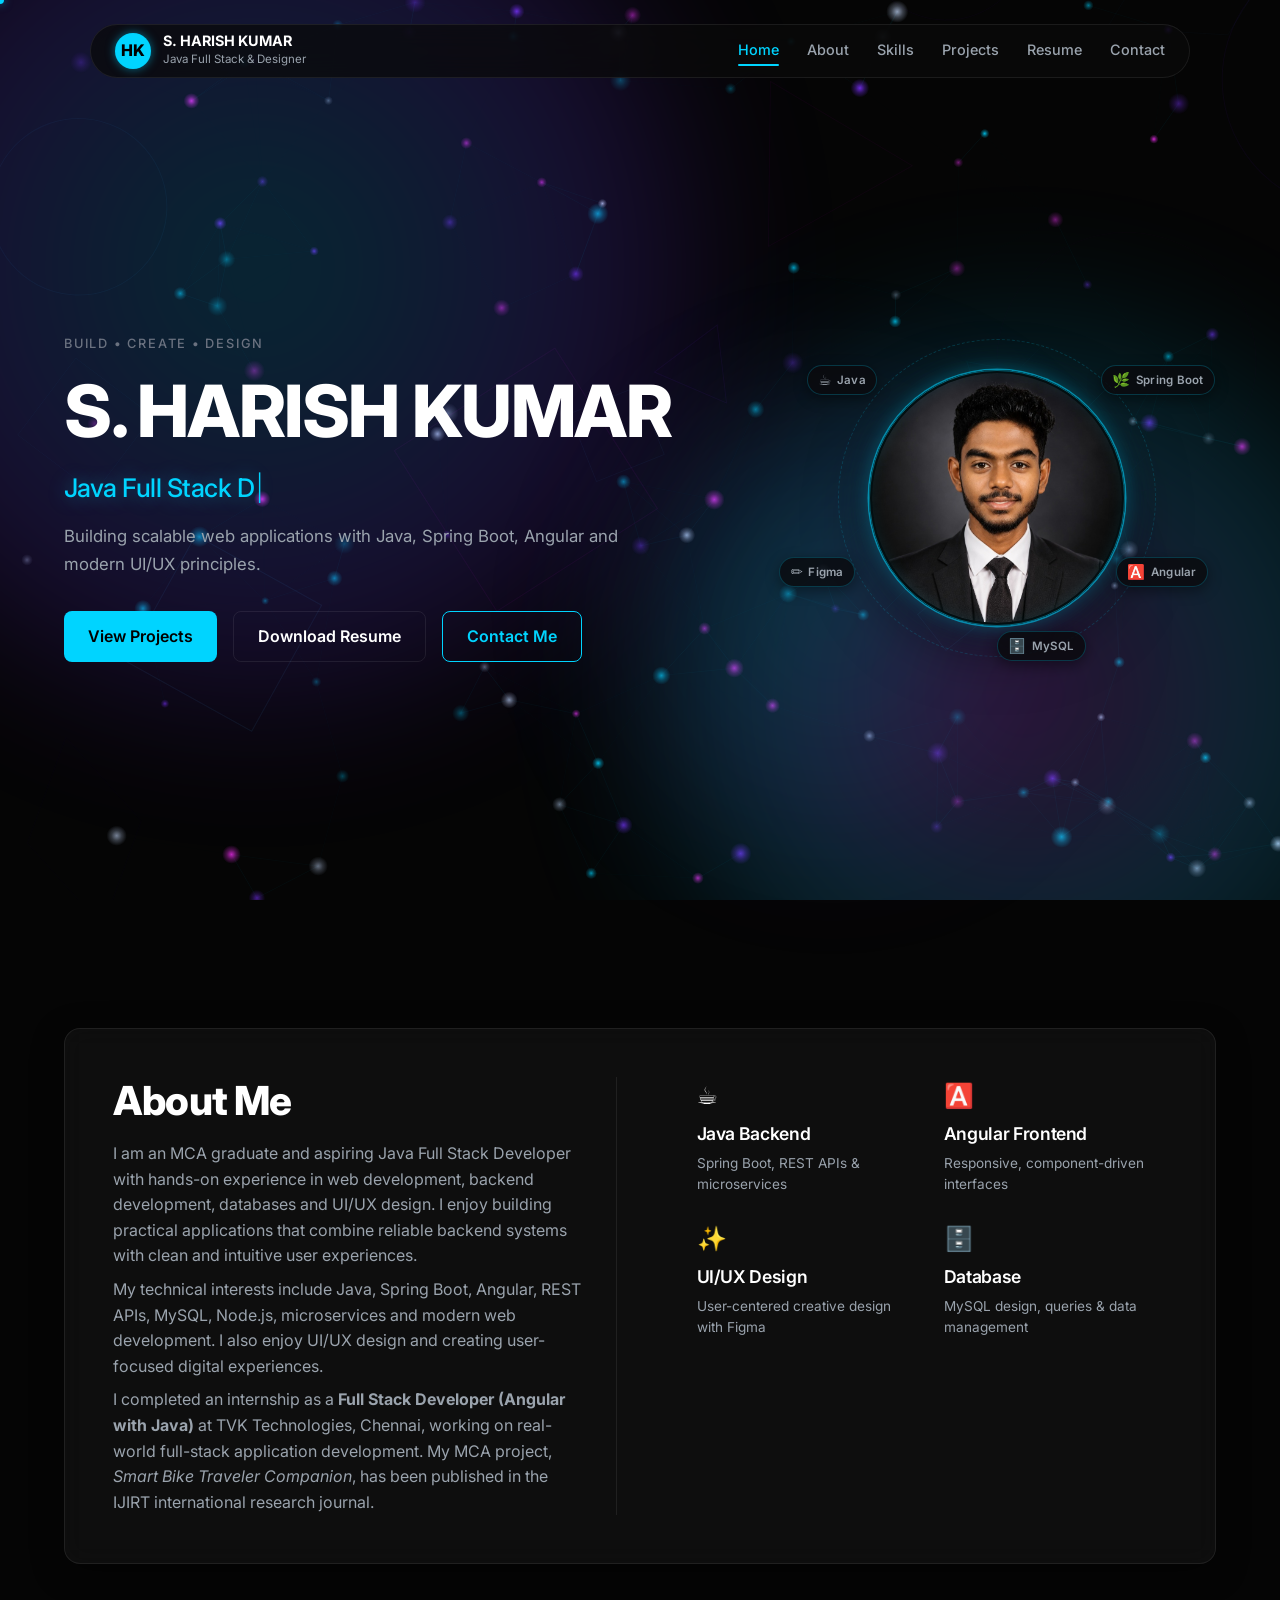
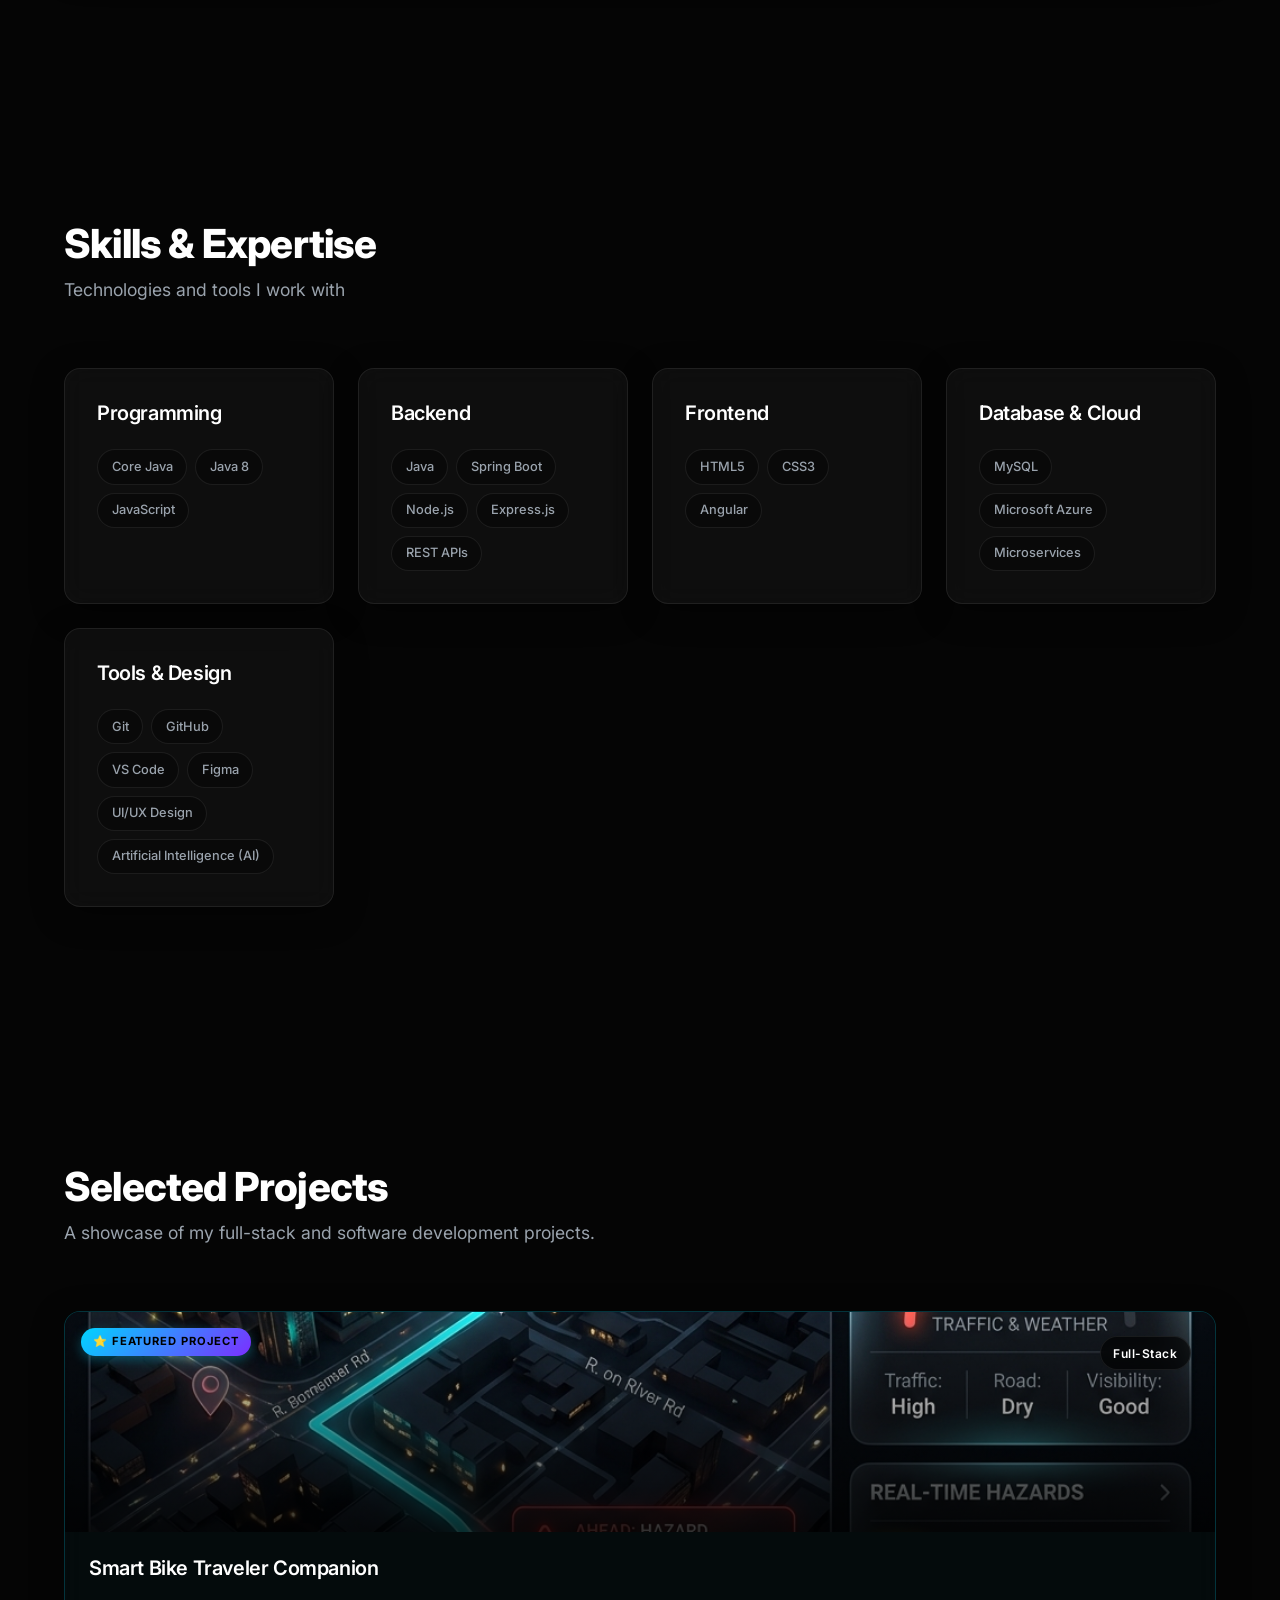
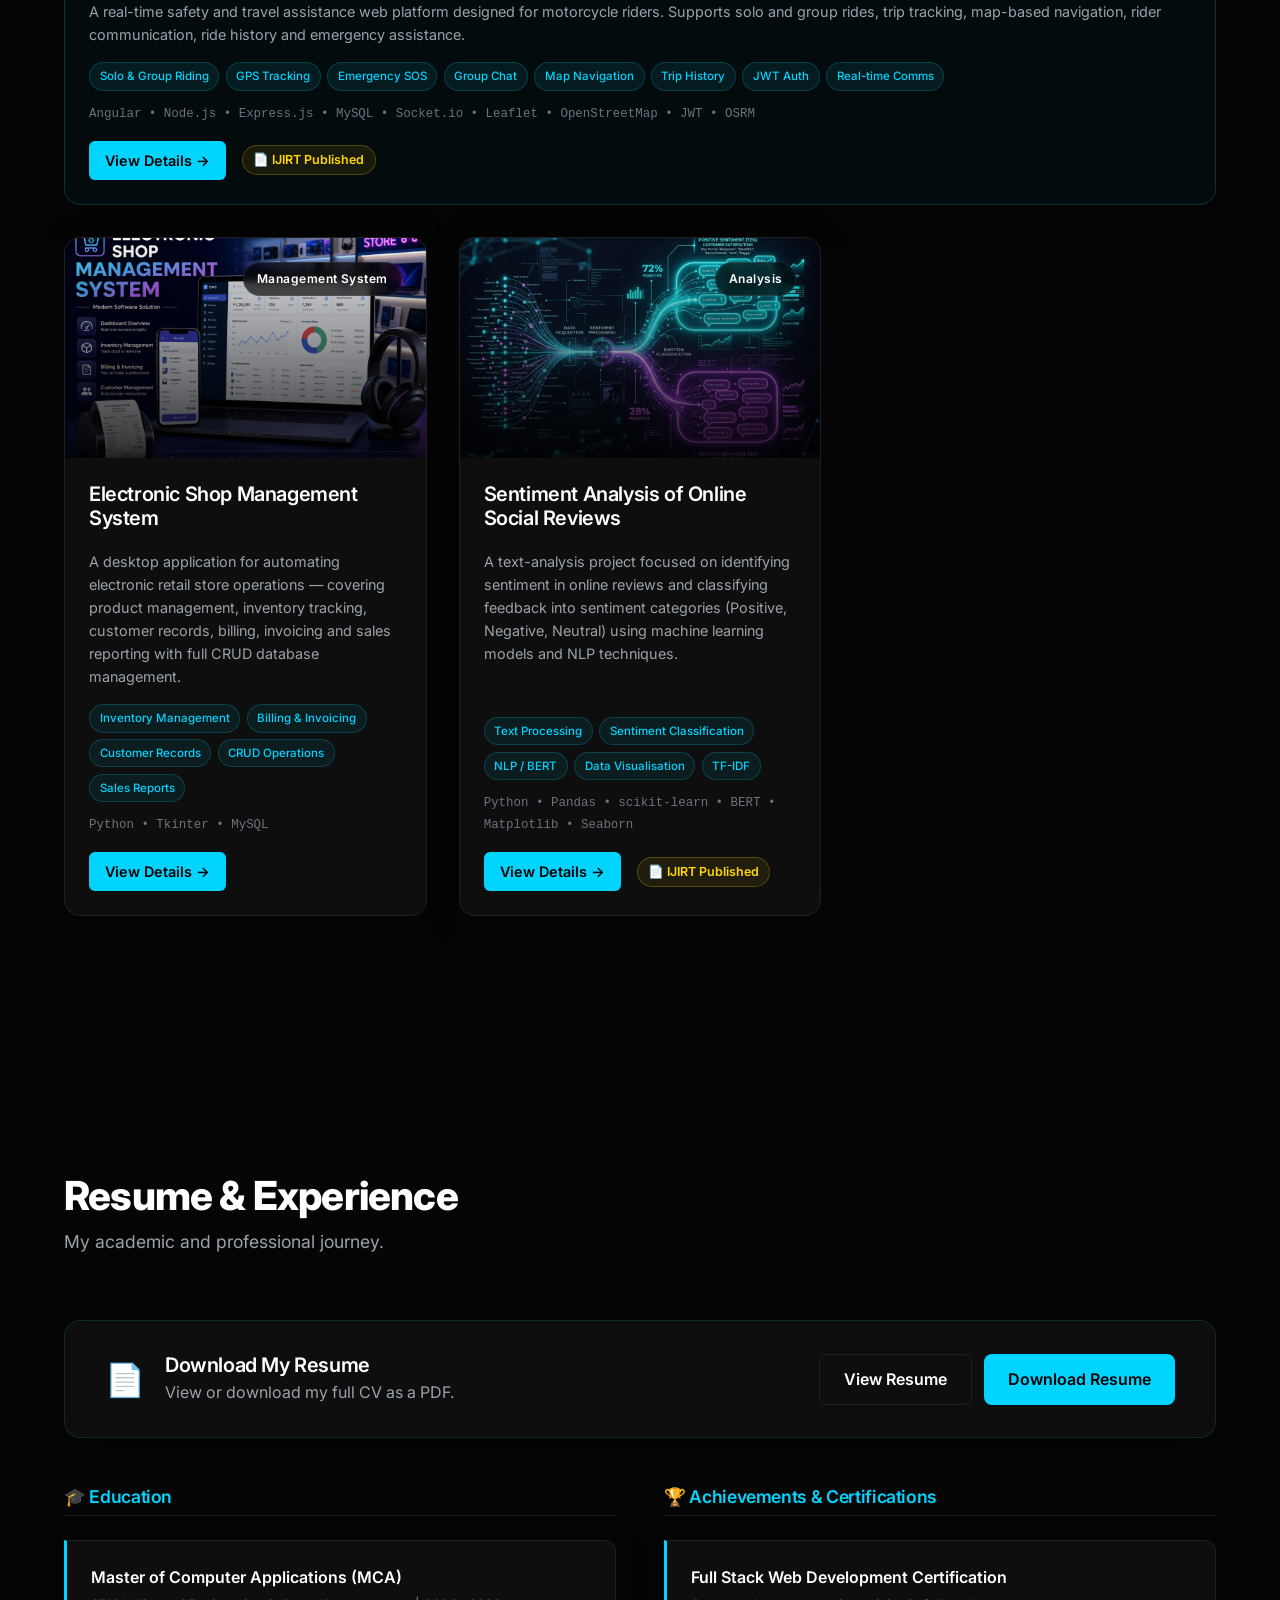
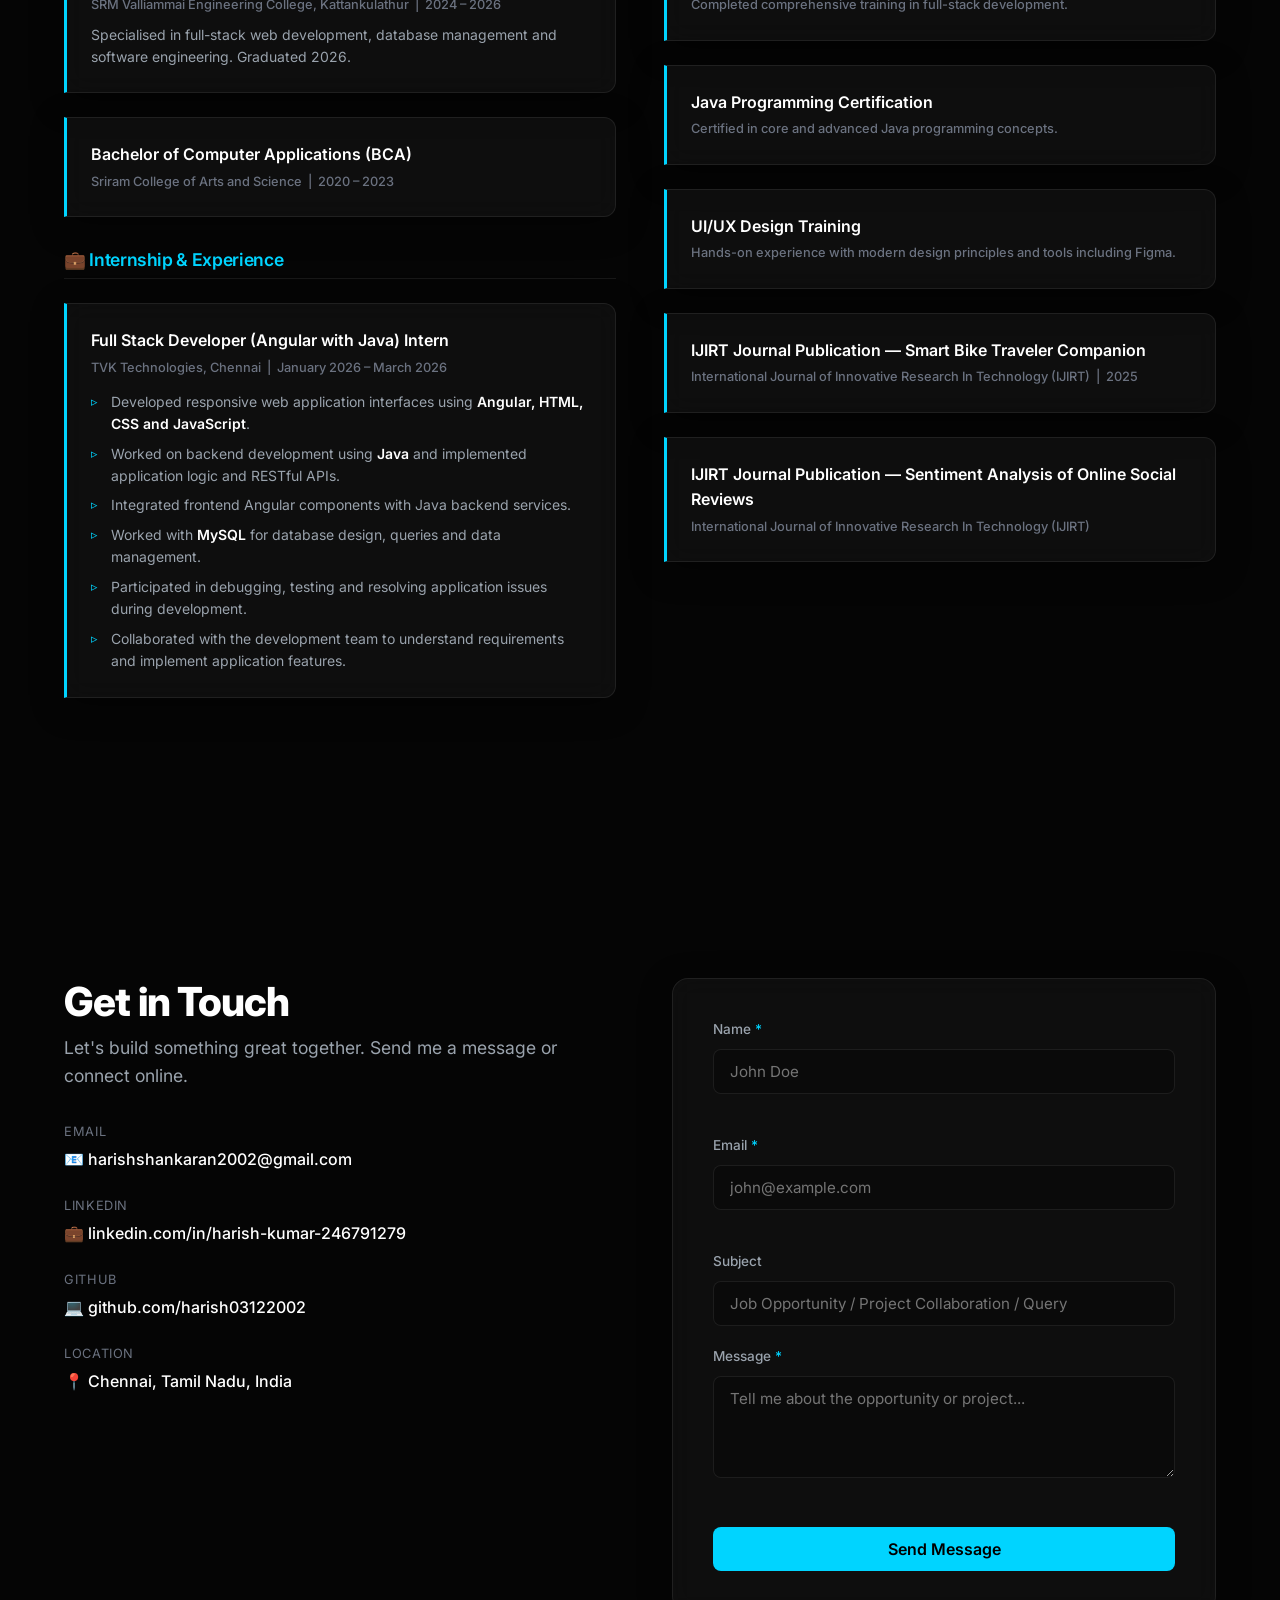
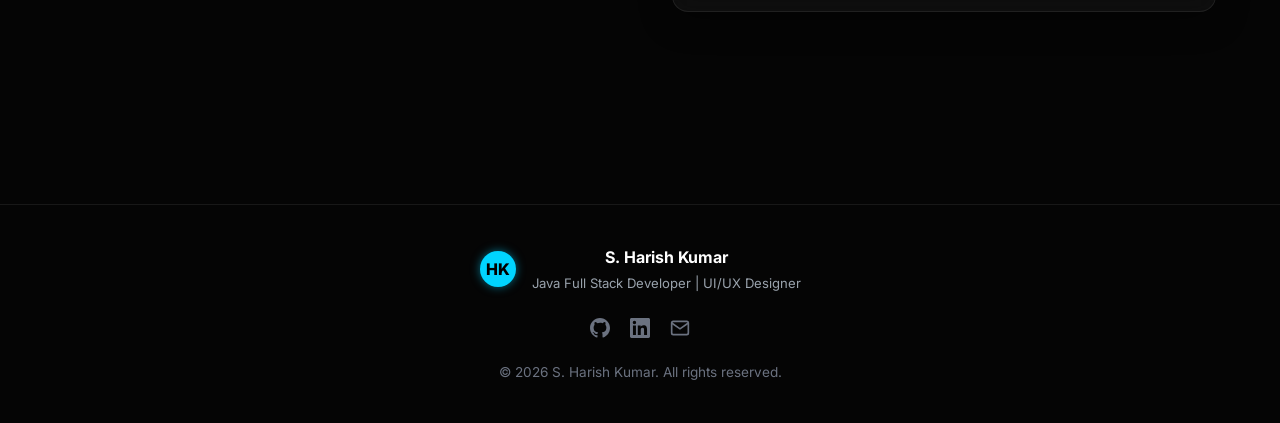
==== index.html @ 02be77bd "Initial commit: portfolio website structure, assets, and documentation" ====
<!DOCTYPE html>
<html lang="en">

<head>
    <meta charset="UTF-8">
    <meta name="viewport" content="width=device-width, initial-scale=1.0">

    <!-- ===== SEO ===== -->
    <title>S. Harish Kumar | Java Full Stack Developer &amp; UI/UX Designer</title>
    <meta name="description"
        content="Portfolio of S. Harish Kumar, an MCA graduate and aspiring Java Full Stack Developer specialising in Java, Spring Boot, Angular, MySQL, REST APIs and UI/UX design.">
    <meta name="keywords"
        content="S Harish Kumar, Java Full Stack Developer, Spring Boot, Angular, UI UX Designer, MCA, Chennai, Portfolio">
    <meta name="author" content="S. Harish Kumar">
    <meta name="robots" content="index, follow">

    <!-- Open Graph -->
    <meta property="og:type" content="website">
    <meta property="og:title" content="S. Harish Kumar | Java Full Stack Developer &amp; UI/UX Designer">
    <meta property="og:description"
        content="Portfolio of S. Harish Kumar — MCA graduate specialising in Java, Spring Boot, Angular and modern UI/UX design.">
    <meta property="og:image" content="assets/profile-photo.jpg">

    <!-- Fonts -->
    <link href="https://fonts.googleapis.com/css2?family=Inter:wght@300;400;500;600;700;800&display=swap"
        rel="stylesheet">
    <link rel="stylesheet" href="index.css">
</head>

<body>
    <!-- Animated Background -->
    <canvas id="bgCanvas" aria-hidden="true"></canvas>
    <canvas id="motionCanvas" aria-hidden="true"></canvas>
    <div class="aurora-bg" aria-hidden="true"></div>

    <!-- Custom Cursor -->
    <div id="cursorDot" class="cursor-dot" aria-hidden="true"></div>
    <div id="cursorRing" class="cursor-ring" aria-hidden="true"></div>

    <!-- ===== NAVIGATION ===== -->
    <header>
        <nav class="nav-bar" role="navigation" aria-label="Main navigation">
            <a href="#home" class="nav-logo" aria-label="S. Harish Kumar - Home">
                <div class="logo-icon" aria-hidden="true">HK</div>
                <div class="logo-text">
                    <span class="name">S. HARISH KUMAR</span>
                    <span class="role">Java Full Stack &amp; Designer</span>
                </div>
            </a>

            <!-- Desktop Links -->
            <div class="nav-links">
                <a href="#home" class="nav-link">Home</a>
                <a href="#about" class="nav-link">About</a>
                <a href="#skills" class="nav-link">Skills</a>
                <a href="#projects" class="nav-link">Projects</a>
                <a href="#resume" class="nav-link">Resume</a>
                <a href="#contact" class="nav-link">Contact</a>
            </div>

            <!-- Mobile menu button -->
            <button class="mobile-menu-btn" id="mobileMenuBtn" aria-label="Toggle mobile menu"
                aria-expanded="false" aria-controls="mobileDropdown">
                <svg width="24" height="24" viewBox="0 0 24 24" fill="none" stroke="currentColor" stroke-width="2"
                    aria-hidden="true">
                    <path d="M3 12h18M3 6h18M3 18h18" />
                </svg>
            </button>
        </nav>

        <!-- Mobile Dropdown -->
        <div class="mobile-dropdown" id="mobileDropdown" aria-hidden="true">
            <a href="#home">Home</a>
            <a href="#about">About</a>
            <a href="#skills">Skills</a>
            <a href="#projects">Projects</a>
            <a href="#resume">Resume</a>
            <a href="#contact">Contact</a>
        </div>
    </header>

    <main class="container">

        <!-- ===== HERO SECTION ===== -->
        <section id="home" class="hero section" aria-labelledby="heroHeading">
            <div class="hero-content">
                <div class="hero-text intro-animate">
                    <p class="hero-eyebrow" aria-label="Tagline">BUILD&nbsp;&bull;&nbsp;CREATE&nbsp;&bull;&nbsp;DESIGN</p>
                    <h1 id="heroHeading" class="glitch-text" data-text="S. HARISH KUMAR">S. HARISH KUMAR</h1>
                    <h2 class="hero-role">
                        <span id="heroRoleText" class="accent-text typewriter-text"></span><span
                            class="typewriter-cursor" aria-hidden="true">|</span>
                    </h2>
                    <p class="hero-desc">Building scalable web applications with Java, Spring Boot, Angular and
                        modern UI/UX principles.</p>
                    <div class="hero-cta">
                        <a href="#projects" class="btn btn-primary" id="ctaViewProjects">View Projects</a>
                        <a href="assets/resume.pdf" class="btn btn-secondary" id="ctaDownloadResume"
                            target="_blank" rel="noopener" download>Download Resume</a>
                        <a href="#contact" class="btn btn-outline" id="ctaContactMe">Contact Me</a>
                    </div>
                </div>

                <div class="hero-visual intro-animate-delayed">
                    <!-- ===== PREMIUM PROFILE VISUAL ===== -->
                    <div class="profile-visual tilt-element" role="img"
                        aria-label="S. Harish Kumar — Java Full Stack Developer and UI/UX Designer">

                        <!-- Ambient glow behind the frame -->
                        <div class="pv-glow" aria-hidden="true"></div>

                        <!-- Outer decorative ring -->
                        <div class="pv-orbit-ring" aria-hidden="true"></div>

                        <!-- Subtle grid background -->
                        <div class="pv-grid-bg" aria-hidden="true">
                            <svg width="100%" height="100%" viewBox="0 0 300 300"
                                xmlns="http://www.w3.org/2000/svg" aria-hidden="true">
                                <!-- Grid lines -->
                                <defs>
                                    <pattern id="pvGrid" x="0" y="0" width="30" height="30"
                                        patternUnits="userSpaceOnUse">
                                        <path d="M 30 0 L 0 0 0 30" fill="none"
                                            stroke="rgba(0,212,255,0.07)" stroke-width="0.5"/>
                                    </pattern>
                                    <radialGradient id="pvGridFade" cx="50%" cy="50%" r="50%">
                                        <stop offset="30%" stop-color="white" stop-opacity="1"/>
                                        <stop offset="100%" stop-color="white" stop-opacity="0"/>
                                    </radialGradient>
                                    <mask id="pvGridMask">
                                        <rect width="300" height="300" fill="url(#pvGridFade)"/>
                                    </mask>
                                </defs>
                                <rect width="300" height="300" fill="url(#pvGrid)" mask="url(#pvGridMask)"/>
                                <!-- Diagonal accent lines -->
                                <line x1="0" y1="300" x2="300" y2="0"
                                    stroke="rgba(0,212,255,0.06)" stroke-width="0.8"/>
                                <line x1="0" y1="200" x2="200" y2="0"
                                    stroke="rgba(0,212,255,0.04)" stroke-width="0.6"/>
                                <line x1="100" y1="300" x2="300" y2="100"
                                    stroke="rgba(0,212,255,0.04)" stroke-width="0.6"/>
                            </svg>
                        </div>

                        <!-- Profile image frame -->
                        <div class="pv-frame">
                            <!-- Inner dark border -->
                            <div class="pv-frame-inner">
                                <img
                                    src="assets/profile-photo.jpg"
                                    alt="S. Harish Kumar - Java Full Stack Developer"
                                    class="pv-photo"
                                    width="320" height="320"
                                    loading="eager">
                            </div>
                            <!-- Accent glow ring overlay -->
                            <div class="pv-frame-ring" aria-hidden="true"></div>
                        </div>

                        <!-- Tech badge: Java -->
                        <div class="pv-badge pv-badge--java" aria-label="Java">
                            <span class="pv-badge-icon" aria-hidden="true">☕</span>
                            <span class="pv-badge-label">Java</span>
                        </div>

                        <!-- Tech badge: Spring Boot -->
                        <div class="pv-badge pv-badge--spring" aria-label="Spring Boot">
                            <span class="pv-badge-icon" aria-hidden="true">🌿</span>
                            <span class="pv-badge-label">Spring Boot</span>
                        </div>

                        <!-- Tech badge: Angular -->
                        <div class="pv-badge pv-badge--angular" aria-label="Angular">
                            <span class="pv-badge-icon" aria-hidden="true">🅰️</span>
                            <span class="pv-badge-label">Angular</span>
                        </div>

                        <!-- Tech badge: MySQL -->
                        <div class="pv-badge pv-badge--mysql" aria-label="MySQL">
                            <span class="pv-badge-icon" aria-hidden="true">🗄️</span>
                            <span class="pv-badge-label">MySQL</span>
                        </div>

                        <!-- Tech badge: Figma -->
                        <div class="pv-badge pv-badge--figma" aria-label="Figma">
                            <span class="pv-badge-icon" aria-hidden="true">✏️</span>
                            <span class="pv-badge-label">Figma</span>
                        </div>

                        <!-- Brand text removed — name/role/tagline live in hero-text only -->

                    </div><!-- /profile-visual -->
                </div>

            </div>
        </section>

        <!-- ===== ABOUT SECTION ===== -->
        <section id="about" class="section reveal" aria-labelledby="aboutHeading">
            <div class="glass-panel about-panel">
                <div class="about-content">
                    <div class="about-text">
                        <h2 id="aboutHeading">About Me</h2>
                        <p class="desc mt-4">
                            I am an MCA graduate and aspiring Java Full Stack Developer with hands-on experience in
                            web development, backend development, databases and UI/UX design. I enjoy building
                            practical applications that combine reliable backend systems with clean and intuitive
                            user experiences.
                        </p>
                        <p class="desc mt-2">
                            My technical interests include Java, Spring Boot, Angular, REST APIs, MySQL, Node.js,
                            microservices and modern web development. I also enjoy UI/UX design and creating
                            user-focused digital experiences.
                        </p>
                        <p class="desc mt-2">
                            I completed an internship as a <strong>Full Stack Developer (Angular with Java)</strong>
                            at TVK Technologies, Chennai, working on real-world full-stack application development.
                            My MCA project, <em>Smart Bike Traveler Companion</em>, has been published in the IJIRT
                            international research journal.
                        </p>
                    </div>
                    <div class="about-highlights">
                        <div class="highlight-item interactive-hover">
                            <div class="highlight-icon" aria-hidden="true">☕</div>
                            <h3>Java Backend</h3>
                            <p>Spring Boot, REST APIs &amp; microservices</p>
                        </div>
                        <div class="highlight-item interactive-hover">
                            <div class="highlight-icon" aria-hidden="true">🅰️</div>
                            <h3>Angular Frontend</h3>
                            <p>Responsive, component-driven interfaces</p>
                        </div>
                        <div class="highlight-item interactive-hover">
                            <div class="highlight-icon" aria-hidden="true">✨</div>
                            <h3>UI/UX Design</h3>
                            <p>User-centered creative design with Figma</p>
                        </div>
                        <div class="highlight-item interactive-hover">
                            <div class="highlight-icon" aria-hidden="true">🗄️</div>
                            <h3>Database</h3>
                            <p>MySQL design, queries &amp; data management</p>
                        </div>
                    </div>
                </div>
            </div>
        </section>

        <!-- ===== SKILLS SECTION ===== -->
        <section id="skills" class="section reveal" aria-labelledby="skillsHeading">
            <div class="section-header">
                <h2 id="skillsHeading">Skills &amp; Expertise</h2>
                <p class="subtitle">Technologies and tools I work with</p>
            </div>

            <div class="skills-grid">
                <div class="skill-category glass-panel interactive-hover">
                    <h3>Programming</h3>
                    <div class="skill-tags">
                        <span class="tag">Core Java</span>
                        <span class="tag">Java 8</span>
                        <span class="tag">JavaScript</span>
                    </div>
                </div>

                <div class="skill-category glass-panel interactive-hover">
                    <h3>Backend</h3>
                    <div class="skill-tags">
                        <span class="tag">Java</span>
                        <span class="tag">Spring Boot</span>
                        <span class="tag">Node.js</span>
                        <span class="tag">Express.js</span>
                        <span class="tag">REST APIs</span>
                    </div>
                </div>

                <div class="skill-category glass-panel interactive-hover">
                    <h3>Frontend</h3>
                    <div class="skill-tags">
                        <span class="tag">HTML5</span>
                        <span class="tag">CSS3</span>
                        <span class="tag">Angular</span>
                    </div>
                </div>

                <div class="skill-category glass-panel interactive-hover">
                    <h3>Database &amp; Cloud</h3>
                    <div class="skill-tags">
                        <span class="tag">MySQL</span>
                        <span class="tag">Microsoft Azure</span>
                        <span class="tag">Microservices</span>
                    </div>
                </div>

                <div class="skill-category glass-panel interactive-hover">
                    <h3>Tools &amp; Design</h3>
                    <div class="skill-tags">
                        <span class="tag">Git</span>
                        <span class="tag">GitHub</span>
                        <span class="tag">VS Code</span>
                        <span class="tag">Figma</span>
                        <span class="tag">UI/UX Design</span>
                        <span class="tag">Artificial Intelligence (AI)</span>
                    </div>
                </div>
            </div>
        </section>

        <!-- ===== PROJECTS SECTION ===== -->
        <section id="projects" class="section reveal" aria-labelledby="projectsHeading">
            <div class="section-header">
                <h2 id="projectsHeading">Selected Projects</h2>
                <p class="subtitle">A showcase of my full-stack and software development projects.</p>
            </div>

            <div class="projects-grid">

                <!-- FEATURED Project — Smart Bike Traveler Companion -->
                <article class="project-card glass-panel tilt-card featured-card"
                    aria-label="Featured project: Smart Bike Traveler Companion">
                    <div class="featured-badge" aria-label="Featured project">&#11088; FEATURED PROJECT</div>
                    <div class="project-image-container">
                        <img src="PORTFOLIO (PRS)/Portfolio ( SBTC-PRO MAIN )/smart-bike-app.png"
                            alt="Smart Bike Traveler Companion - real-time safety and travel platform for motorcycle riders"
                            class="project-image" loading="lazy" width="600" height="220">
                        <div class="project-overlay" aria-hidden="true">
                            <span class="tag-floating">Full-Stack</span>
                        </div>
                    </div>
                    <div class="project-content">
                        <h3>Smart Bike Traveler Companion</h3>
                        <p class="project-desc">A real-time safety and travel assistance web platform designed for
                            motorcycle riders. Supports solo and group rides, trip tracking, map-based navigation,
                            rider communication, ride history and emergency assistance.</p>
                        <div class="project-features">
                            <span class="feature-tag">Solo &amp; Group Riding</span>
                            <span class="feature-tag">GPS Tracking</span>
                            <span class="feature-tag">Emergency SOS</span>
                            <span class="feature-tag">Group Chat</span>
                            <span class="feature-tag">Map Navigation</span>
                            <span class="feature-tag">Trip History</span>
                            <span class="feature-tag">JWT Auth</span>
                            <span class="feature-tag">Real-time Comms</span>
                        </div>
                        <div class="project-meta">
                            <span class="tech-stack">Angular &bull; Node.js &bull; Express.js &bull; MySQL &bull; Socket.io &bull; Leaflet &bull; OpenStreetMap &bull; JWT &bull; OSRM</span>
                        </div>
                        <div class="project-actions">
                            <a href="PORTFOLIO (PRS)/Portfolio ( SBTC-PRO MAIN )/index.html" target="_blank"
                                rel="noopener" class="btn btn-primary btn-sm" id="sbtcViewDetails">View Details
                                &#8594;</a>
                            <span class="publication-badge">&#128196; IJIRT Published</span>
                        </div>
                    </div>
                </article>

                <!-- Project 1 — Electronic Shop Management System -->
                <article class="project-card glass-panel tilt-card"
                    aria-label="Project: Electronic Shop Management System">
                    <div class="project-image-container">
                        <img src="PORTFOLIO (PRS)/Portfolio ( ESYS-PRO UG MIN )/image.png"
                            alt="Electronic Shop Management System - inventory and sales management application"
                            class="project-image" loading="lazy" width="600" height="220">
                        <div class="project-overlay" aria-hidden="true">
                            <span class="tag-floating">Management System</span>
                        </div>
                    </div>
                    <div class="project-content">
                        <h3>Electronic Shop Management System</h3>
                        <p class="project-desc">A desktop application for automating electronic retail store
                            operations — covering product management, inventory tracking, customer records,
                            billing, invoicing and sales reporting with full CRUD database management.</p>
                        <div class="project-features">
                            <span class="feature-tag">Inventory Management</span>
                            <span class="feature-tag">Billing &amp; Invoicing</span>
                            <span class="feature-tag">Customer Records</span>
                            <span class="feature-tag">CRUD Operations</span>
                            <span class="feature-tag">Sales Reports</span>
                        </div>
                        <div class="project-meta">
                            <span class="tech-stack">Python &bull; Tkinter &bull; MySQL</span>
                        </div>
                        <div class="project-actions">
                            <a href="PORTFOLIO (PRS)/Portfolio ( ESYS-PRO UG MIN )/index.html" target="_blank"
                                rel="noopener" class="btn btn-primary btn-sm" id="esysViewDetails">View Details
                                &#8594;</a>
                        </div>
                    </div>
                </article>

                <!-- Project 2 — Sentiment Analysis -->
                <article class="project-card glass-panel tilt-card"
                    aria-label="Project: Sentiment Analysis of Online Social Reviews">
                    <div class="project-image-container">
                        <img src="PORTFOLIO (PRS)/Portfolio ( AOPS-PRO MIN )/sentiment-hero.png"
                            alt="Sentiment Analysis of Online Social Reviews - text analysis and NLP project"
                            class="project-image" loading="lazy" width="600" height="220">
                        <div class="project-overlay" aria-hidden="true">
                            <span class="tag-floating">Analysis</span>
                        </div>
                    </div>
                    <div class="project-content">
                        <h3>Sentiment Analysis of Online Social Reviews</h3>
                        <p class="project-desc">A text-analysis project focused on identifying sentiment in online
                            reviews and classifying feedback into sentiment categories (Positive, Negative, Neutral)
                            using machine learning models and NLP techniques.</p>
                        <div class="project-features">
                            <span class="feature-tag">Text Processing</span>
                            <span class="feature-tag">Sentiment Classification</span>
                            <span class="feature-tag">NLP / BERT</span>
                            <span class="feature-tag">Data Visualisation</span>
                            <span class="feature-tag">TF-IDF</span>
                        </div>
                        <div class="project-meta">
                            <span class="tech-stack">Python &bull; Pandas &bull; scikit-learn &bull; BERT &bull; Matplotlib &bull; Seaborn</span>
                        </div>
                        <div class="project-actions">
                            <a href="PORTFOLIO (PRS)/Portfolio ( AOPS-PRO MIN )/index.html" target="_blank"
                                rel="noopener" class="btn btn-primary btn-sm" id="aopsViewDetails">View Details
                                &#8594;</a>
                            <span class="publication-badge">&#128196; IJIRT Published</span>
                        </div>
                    </div>
                </article>

            </div>
        </section>

        <!-- ===== RESUME SECTION ===== -->
        <section id="resume" class="section reveal" aria-labelledby="resumeHeading">
            <div class="section-header">
                <h2 id="resumeHeading">Resume &amp; Experience</h2>
                <p class="subtitle">My academic and professional journey.</p>
            </div>

            <!-- Resume download CTA -->
            <div class="resume-cta glass-panel">
                <div class="resume-cta-text">
                    <span class="resume-cta-icon" aria-hidden="true">&#128196;</span>
                    <div>
                        <h3>Download My Resume</h3>
                        <p class="desc">View or download my full CV as a PDF.</p>
                    </div>
                </div>
                <div class="resume-cta-buttons">
                    <a href="assets/resume.pdf" target="_blank" rel="noopener" class="btn btn-secondary"
                        id="btnViewResume">View Resume</a>
                    <a href="assets/resume.pdf" download class="btn btn-primary" id="btnDownloadResume">Download
                        Resume</a>
                </div>
            </div>

            <div class="resume-grid">
                <!-- Education & Experience column -->
                <div class="resume-column">
                    <h3 class="resume-title">&#127891; Education</h3>
                    <div class="resume-item glass-panel interactive-hover">
                        <h4>Master of Computer Applications (MCA)</h4>
                        <p class="resume-meta">SRM Valliammai Engineering College, Kattankulathur &nbsp;|&nbsp;
                            2024 – 2026</p>
                        <p class="resume-desc">Specialised in full-stack web development, database management and
                            software engineering. Graduated 2026.</p>
                    </div>
                    <div class="resume-item glass-panel interactive-hover">
                        <h4>Bachelor of Computer Applications (BCA)</h4>
                        <p class="resume-meta">Sriram College of Arts and Science &nbsp;|&nbsp; 2020 – 2023</p>
                    </div>

                    <h3 class="resume-title mt-8">&#128188; Internship &amp; Experience</h3>
                    <div class="resume-item glass-panel interactive-hover">
                        <h4>Full Stack Developer (Angular with Java) Intern</h4>
                        <p class="resume-meta">TVK Technologies, Chennai &nbsp;|&nbsp; January 2026 – March 2026
                        </p>
                        <ul class="internship-list">
                            <li>Developed responsive web application interfaces using <strong>Angular, HTML, CSS and
                                    JavaScript</strong>.</li>
                            <li>Worked on backend development using <strong>Java</strong> and implemented
                                application logic and RESTful APIs.</li>
                            <li>Integrated frontend Angular components with Java backend services.</li>
                            <li>Worked with <strong>MySQL</strong> for database design, queries and data
                                management.</li>
                            <li>Participated in debugging, testing and resolving application issues during
                                development.</li>
                            <li>Collaborated with the development team to understand requirements and implement
                                application features.</li>
                        </ul>
                    </div>
                </div>

                <!-- Certifications & Achievements column -->
                <div class="resume-column">
                    <h3 class="resume-title">&#127942; Achievements &amp; Certifications</h3>
                    <div class="resume-item glass-panel interactive-hover">
                        <h4>Full Stack Web Development Certification</h4>
                        <p class="resume-meta">Completed comprehensive training in full-stack development.</p>
                    </div>
                    <div class="resume-item glass-panel interactive-hover">
                        <h4>Java Programming Certification</h4>
                        <p class="resume-meta">Certified in core and advanced Java programming concepts.</p>
                    </div>
                    <div class="resume-item glass-panel interactive-hover">
                        <h4>UI/UX Design Training</h4>
                        <p class="resume-meta">Hands-on experience with modern design principles and tools
                            including Figma.</p>
                    </div>
                    <div class="resume-item glass-panel interactive-hover">
                        <h4>IJIRT Journal Publication — Smart Bike Traveler Companion</h4>
                        <p class="resume-meta">International Journal of Innovative Research In Technology
                            (IJIRT) &nbsp;|&nbsp; 2025</p>
                    </div>
                    <div class="resume-item glass-panel interactive-hover">
                        <h4>IJIRT Journal Publication — Sentiment Analysis of Online Social Reviews</h4>
                        <p class="resume-meta">International Journal of Innovative Research In Technology
                            (IJIRT)</p>
                    </div>
                </div>
            </div>
        </section>

        <!-- ===== CONTACT SECTION ===== -->
        <section id="contact" class="section reveal" aria-labelledby="contactHeading">
            <div class="contact-grid">
                <!-- Contact info -->
                <div class="contact-info">
                    <h2 id="contactHeading">Get in Touch</h2>
                    <p class="subtitle">Let's build something great together. Send me a message or connect
                        online.</p>

                    <div class="contact-details mt-8">
                        <div class="contact-row">
                            <span class="contact-label">Email</span>
                            <a href="mailto:harishshankaran2002@gmail.com" class="contact-value link">
                                &#128231; harishshankaran2002@gmail.com
                            </a>
                        </div>
                        <div class="contact-row">
                            <span class="contact-label">LinkedIn</span>
                            <a href="https://www.linkedin.com/in/harish-kumar-246791279" target="_blank"
                                rel="noopener" class="contact-value link">
                                &#128188; linkedin.com/in/harish-kumar-246791279
                            </a>
                        </div>
                        <div class="contact-row">
                            <span class="contact-label">GitHub</span>
                            <a href="https://github.com/harish03122002" target="_blank" rel="noopener"
                                class="contact-value link">
                                &#128187; github.com/harish03122002
                            </a>
                        </div>
                        <div class="contact-row">
                            <span class="contact-label">Location</span>
                            <span class="contact-value">&#128205; Chennai, Tamil Nadu, India</span>
                        </div>
                    </div>
                </div>

                <!-- Contact Form (Web3Forms) -->
                <div class="contact-form-container glass-panel">
                    <!--
                        ACCESS KEY CONFIGURATION
                        =================================================================
                        Do NOT put your real key here in the HTML.
                        Open app.js and set it in the W3F_CONFIG object at the top
                        of Section 9 — search for:  W3F_ACCESS_KEY
                        =================================================================
                    -->
                    <form id="contactForm" class="contact-form" novalidate>
                        <!-- Web3Forms hidden fields — key is injected by app.js -->
                        <input type="hidden" id="w3fAccessKey" name="access_key" value="">
                        <input type="hidden" name="subject" value="New Portfolio Contact — S. Harish Kumar">
                        <input type="hidden" name="from_name" value="Harish Kumar Portfolio">
                        <!-- Honeypot spam protection -->
                        <input type="checkbox" name="botcheck" style="display:none;" tabindex="-1"
                            aria-hidden="true">

                        <div class="form-group">
                            <label for="contactName">Name <span class="required" aria-hidden="true">*</span></label>
                            <input type="text" id="contactName" name="name" required minlength="2"
                                placeholder="John Doe" class="form-input" autocomplete="name"
                                aria-required="true" aria-describedby="nameError">
                            <span id="nameError" class="form-error" role="alert" aria-live="polite"></span>
                        </div>

                        <div class="form-group">
                            <label for="contactEmail">Email <span class="required" aria-hidden="true">*</span></label>
                            <input type="email" id="contactEmail" name="email" required
                                placeholder="john@example.com" class="form-input" autocomplete="email"
                                aria-required="true" aria-describedby="emailError">
                            <span id="emailError" class="form-error" role="alert" aria-live="polite"></span>
                        </div>

                        <div class="form-group">
                            <label for="contactSubject">Subject</label>
                            <input type="text" id="contactSubject" name="subject_custom"
                                placeholder="Job Opportunity / Project Collaboration / Query"
                                class="form-input" autocomplete="off">
                        </div>

                        <div class="form-group">
                            <label for="contactMessage">Message <span class="required" aria-hidden="true">*</span></label>
                            <textarea id="contactMessage" name="message" rows="4" required minlength="10"
                                placeholder="Tell me about the opportunity or project..."
                                class="form-input" aria-required="true"
                                aria-describedby="messageError"></textarea>
                            <span id="messageError" class="form-error" role="alert" aria-live="polite"></span>
                        </div>

                        <div class="form-actions">
                            <button type="submit" class="btn btn-primary w-full shadow-glow" id="submitBtn">
                                Send Message
                            </button>
                        </div>

                        <div id="formStatus" class="form-status" role="status" aria-live="polite"></div>
                    </form>
                </div>
            </div>
        </section>
    </main>

    <!-- ===== FOOTER ===== -->
    <footer>
        <div class="container footer-content">
            <div class="footer-brand">
                <div class="logo-icon" aria-hidden="true">HK</div>
                <div>
                    <p class="footer-name">S. Harish Kumar</p>
                    <p class="footer-role-text">Java Full Stack Developer | UI/UX Designer</p>
                </div>
            </div>
            <div class="footer-links">
                <a href="https://github.com/harish03122002" target="_blank" rel="noopener"
                    aria-label="GitHub profile" class="footer-icon-link">
                    <svg width="20" height="20" viewBox="0 0 24 24" fill="currentColor" aria-hidden="true">
                        <path
                            d="M12 0C5.37 0 0 5.373 0 12c0 5.303 3.438 9.8 8.207 11.387.6.113.793-.261.793-.577v-2.234c-3.338.726-4.033-1.416-4.033-1.416-.546-1.387-1.333-1.756-1.333-1.756-1.089-.745.083-.729.083-.729 1.205.084 1.839 1.237 1.839 1.237 1.07 1.834 2.807 1.304 3.492.997.107-.775.418-1.305.762-1.604-2.665-.305-5.467-1.334-5.467-5.931 0-1.311.469-2.381 1.236-3.221-.124-.303-.535-1.524.117-3.176 0 0 1.008-.322 3.301 1.23A11.509 11.509 0 0 1 12 5.803c1.02.005 2.047.138 3.006.404 2.291-1.552 3.297-1.23 3.297-1.23.653 1.653.242 2.874.118 3.176.77.84 1.235 1.911 1.235 3.221 0 4.609-2.807 5.624-5.479 5.921.43.372.823 1.102.823 2.222v3.293c0 .319.192.694.801.576C20.566 21.797 24 17.3 24 12c0-6.627-5.373-12-12-12z" />
                    </svg>
                </a>
                <a href="https://www.linkedin.com/in/harish-kumar-246791279" target="_blank" rel="noopener"
                    aria-label="LinkedIn profile" class="footer-icon-link">
                    <svg width="20" height="20" viewBox="0 0 24 24" fill="currentColor" aria-hidden="true">
                        <path
                            d="M20.447 20.452h-3.554v-5.569c0-1.328-.027-3.037-1.852-3.037-1.853 0-2.136 1.445-2.136 2.939v5.667H9.351V9h3.414v1.561h.046c.477-.9 1.637-1.85 3.37-1.85 3.601 0 4.267 2.37 4.267 5.455v6.286zM5.337 7.433a2.062 2.062 0 0 1-2.063-2.065 2.064 2.064 0 1 1 2.063 2.065zm1.782 13.019H3.555V9h3.564v11.452zM22.225 0H1.771C.792 0 0 .774 0 1.729v20.542C0 23.227.792 24 1.771 24h20.451C23.2 24 24 23.227 24 22.271V1.729C24 .774 23.2 0 22.222 0h.003z" />
                    </svg>
                </a>
                <a href="mailto:harishshankaran2002@gmail.com" aria-label="Send email"
                    class="footer-icon-link">
                    <svg width="20" height="20" viewBox="0 0 24 24" fill="none" stroke="currentColor"
                        stroke-width="2" aria-hidden="true">
                        <path
                            d="M4 4h16c1.1 0 2 .9 2 2v12c0 1.1-.9 2-2 2H4c-1.1 0-2-.9-2-2V6c0-1.1.9-2 2-2z" />
                        <polyline points="22,6 12,13 2,6" />
                    </svg>
                </a>
            </div>
            <p class="footer-copy">&copy; <span id="currentYear"></span> S. Harish Kumar. All rights reserved.
            </p>
        </div>
    </footer>

    <script src="app.js"></script>
</body>

</html>
---- index.css ----
/* ====== CSS VARIABLES & THEME ====== */
@import url('https://fonts.googleapis.com/css2?family=Inter:wght@300;400;500;600;700;800&display=swap');

:root {
    --bg-dark: #050505;
    --bg-mesh-1: rgba(0, 212, 255, 0.04);
    --bg-mesh-2: rgba(138, 43, 226, 0.04);

    --surface: rgba(20, 20, 20, 0.6);
    --surface-hover: rgba(30, 30, 35, 0.8);

    --border-glass: rgba(255, 255, 255, 0.08);
    --border-hover: rgba(0, 212, 255, 0.3);

    --text-primary: #ffffff;
    --text-secondary: #9aa3ad;
    --text-tertiary: #6b7280;

    --accent: #00d4ff;
    --accent-glow: rgba(0, 212, 255, 0.5);
    --accent-secondary: #7b2fff;

    --success: #22c55e;
    --error: #ef4444;

    --font-main: 'Inter', system-ui, -apple-system, sans-serif;

    --transition-fast: 0.2s cubic-bezier(0.4, 0, 0.2, 1);
    --transition-slow: 0.6s cubic-bezier(0.2, 0.8, 0.2, 1);
}

/* ====== RESET ====== */
*, *::before, *::after { box-sizing: border-box; margin: 0; padding: 0; }
html { scroll-behavior: smooth; }
body {
    font-family: var(--font-main);
    background-color: var(--bg-dark);
    color: var(--text-primary);
    line-height: 1.6;
    overflow-x: hidden;
    position: relative;
    -webkit-font-smoothing: antialiased;
}

/* ====== REDUCED MOTION SUPPORT ====== */
@media (prefers-reduced-motion: reduce) {
    *, *::before, *::after {
        animation-duration: 0.01ms !important;
        animation-iteration-count: 1 !important;
        transition-duration: 0.01ms !important;
    }
    html { scroll-behavior: auto; }
    #bgCanvas, #motionCanvas, .aurora-bg { display: none; }
}

/* ====== ANIMATED BACKGROUND ====== */
#bgCanvas {
    position: fixed;
    top: 0; left: 0;
    width: 100%; height: 100%;
    z-index: -2;
    pointer-events: none;
}

.aurora-bg {
    position: fixed;
    top: 0; left: 0;
    width: 100%; height: 100%;
    z-index: -1;
    pointer-events: none;
    overflow: hidden;
}
.aurora-bg::before,
.aurora-bg::after {
    content: '';
    position: absolute;
    border-radius: 50%;
    filter: blur(80px);
    opacity: 0.18;
}
.aurora-bg::before {
    width: 70vw; height: 70vw;
    top: -20%; left: -15%;
    background: radial-gradient(circle, #00d4ff 0%, #7b2fff 60%, transparent 80%);
    animation: auroraMove1 18s ease-in-out infinite alternate;
}
.aurora-bg::after {
    width: 60vw; height: 60vw;
    bottom: -20%; right: -10%;
    background: radial-gradient(circle, #ff2fff 0%, #00d4ff 55%, transparent 80%);
    animation: auroraMove2 22s ease-in-out infinite alternate;
}
body::before {
    content: '';
    position: fixed;
    width: 40vw; height: 40vw;
    top: 40%; left: 45%;
    background: radial-gradient(circle, rgba(0,212,255,0.12) 0%, rgba(138,43,226,0.08) 50%, transparent 75%);
    border-radius: 50%;
    filter: blur(60px);
    z-index: -1;
    animation: auroraMove3 26s ease-in-out infinite alternate;
    pointer-events: none;
}
@keyframes auroraMove1 {
    0%   { transform: translate(0, 0) scale(1); }
    33%  { transform: translate(8vw, 6vh) scale(1.08); }
    66%  { transform: translate(-4vw, 12vh) scale(0.95); }
    100% { transform: translate(5vw, 3vh) scale(1.05); }
}
@keyframes auroraMove2 {
    0%   { transform: translate(0, 0) scale(1); }
    33%  { transform: translate(-7vw, -8vh) scale(1.1); }
    66%  { transform: translate(4vw, -5vh) scale(0.92); }
    100% { transform: translate(-3vw, -2vh) scale(1.04); }
}
@keyframes auroraMove3 {
    0%   { transform: translate(0, 0) scale(1); }
    50%  { transform: translate(-6vw, 8vh) scale(1.15); }
    100% { transform: translate(4vw, -5vh) scale(0.9); }
}

/* ====== TYPOGRAPHY ====== */
h1, h2, h3 { line-height: 1.2; letter-spacing: -0.02em; }
h1 { font-size: clamp(2.5rem, 6vw, 4.5rem); font-weight: 800; margin-bottom: 0.5rem; }
h2 { font-size: clamp(2rem, 4vw, 2.5rem); font-weight: 800; margin-bottom: 0.5rem; }
h3 { font-size: 1.25rem; font-weight: 600; margin-bottom: 0.5rem; }
.subtitle { color: var(--text-secondary); font-size: 1.1rem; }
.desc { color: var(--text-secondary); }
.accent-text { color: var(--accent); text-shadow: 0 0 20px rgba(0,212,255,0.4); }
.mt-2 { margin-top: 0.5rem; }
.mt-4 { margin-top: 1rem; }
.mt-8 { margin-top: 2rem; }
.w-full { width: 100%; }

/* ====== GENERAL LAYOUT ====== */
.container { max-width: 1200px; margin: 0 auto; padding: 0 1.5rem; }
.section { padding: 8rem 0; }
.section-header { margin-bottom: 4rem; }

/* ====== BUTTONS ====== */
.btn {
    display: inline-flex; align-items: center; justify-content: center;
    padding: 0.75rem 1.5rem; font-weight: 600; font-size: 1rem;
    border-radius: 8px; text-decoration: none;
    transition: all var(--transition-fast);
    cursor: pointer; border: none; font-family: var(--font-main);
    position: relative; overflow: hidden;
}
.btn:focus-visible {
    outline: 2px solid var(--accent);
    outline-offset: 3px;
}
.btn-primary {
    background-color: var(--accent); color: #000;
}
.btn-primary:hover {
    background-color: #fff;
    box-shadow: 0 0 24px var(--accent-glow);
    transform: translateY(-2px);
}
.btn-secondary {
    background: transparent; color: var(--text-primary);
    border: 1px solid var(--border-glass);
}
.btn-secondary:hover {
    background: var(--surface); border-color: var(--text-secondary);
    transform: translateY(-2px);
}
.btn-outline {
    background: transparent; color: var(--accent);
    border: 1px solid var(--accent);
}
.btn-outline:hover {
    background: rgba(0,212,255,0.1);
    box-shadow: 0 0 15px rgba(0,212,255,0.2);
    transform: translateY(-2px);
}
.btn-sm {
    padding: 0.5rem 1rem;
    font-size: 0.9rem;
    border-radius: 6px;
}
.shadow-glow:hover { box-shadow: 0 0 25px var(--accent-glow); }

/* ====== GLASS PANEL ====== */
.glass-panel {
    background: var(--surface);
    backdrop-filter: blur(12px);
    -webkit-backdrop-filter: blur(12px);
    border: 1px solid var(--border-glass);
    border-radius: 16px;
    box-shadow: 0 8px 32px rgba(0, 0, 0, 0.4);
}

/* ====== NAV BAR ====== */
header { position: fixed; top: 1.5rem; width: 100%; z-index: 100; padding: 0 1.5rem; }
.nav-bar {
    max-width: 1100px; margin: 0 auto;
    display: flex; justify-content: space-between; align-items: center;
    padding: 0.5rem 1.5rem;
    background: rgba(10, 10, 10, 0.75);
    backdrop-filter: blur(20px);
    -webkit-backdrop-filter: blur(20px);
    border: 1px solid var(--border-glass);
    border-radius: 100px;
    transition: background var(--transition-fast), box-shadow var(--transition-fast);
}
.nav-bar.scrolled {
    background: rgba(10,10,10,0.92);
    box-shadow: 0 4px 30px rgba(0,0,0,0.5);
}
.nav-logo { display: flex; align-items: center; gap: 0.75rem; text-decoration: none; color: inherit; }
.logo-icon {
    width: 36px; height: 36px; border-radius: 50%;
    background: var(--accent); color: #000;
    display: flex; align-items: center; justify-content: center;
    font-weight: 800; font-size: 1rem;
    box-shadow: 0 0 10px var(--accent-glow);
    flex-shrink: 0;
}
.logo-text { display: flex; flex-direction: column; }
.logo-text .name { font-weight: 700; font-size: 0.9rem; line-height: 1; }
.logo-text .role { font-size: 0.72rem; color: var(--text-secondary); margin-top: 2px; }

.nav-links { display: flex; gap: 1.75rem; }
.nav-links a {
    color: var(--text-secondary); text-decoration: none;
    font-size: 0.9rem; font-weight: 500;
    transition: color var(--transition-fast);
    position: relative; padding-bottom: 2px;
}
.nav-links a::after {
    content: '';
    position: absolute; bottom: -2px; left: 0;
    width: 0; height: 2px;
    background: var(--accent);
    border-radius: 2px;
    transition: width var(--transition-fast);
}
.nav-links a:hover { color: var(--text-primary); }
.nav-links a:hover::after,
.nav-links a.active::after { width: 100%; }
.nav-links a.active { color: var(--accent); }
.nav-links a:focus-visible { outline: 2px solid var(--accent); outline-offset: 4px; border-radius: 2px; }

.mobile-menu-btn { display: none; background: none; border: none; color: white; cursor: pointer; padding: 4px; border-radius: 6px; }
.mobile-menu-btn:focus-visible { outline: 2px solid var(--accent); }
.mobile-dropdown {
    display: none; position: absolute; top: calc(100% + 0.5rem); right: 1.5rem;
    background: rgba(10,10,10,0.96); border: 1px solid var(--border-glass);
    border-radius: 12px; padding: 1rem; width: 200px;
    backdrop-filter: blur(20px);
    -webkit-backdrop-filter: blur(20px);
}
.mobile-dropdown.active { display: flex; flex-direction: column; gap: 1rem; animation: slideDown 0.3s ease; }
.mobile-dropdown a {
    color: var(--text-primary); text-decoration: none; font-weight: 500;
    padding: 0.35rem 0;
    border-bottom: 1px solid rgba(255,255,255,0.04);
    transition: color var(--transition-fast);
}
.mobile-dropdown a:last-child { border-bottom: none; }
.mobile-dropdown a:hover { color: var(--accent); }
.mobile-dropdown a:focus-visible { outline: 2px solid var(--accent); outline-offset: 2px; }

@keyframes slideDown {
    from { opacity: 0; transform: translateY(-10px); }
    to   { opacity: 1; transform: translateY(0); }
}

/* ====== HERO SECTION ====== */
.hero { min-height: 100vh; display: flex; align-items: center; padding-top: 6rem; padding-bottom: 0; }
.hero-content { display: flex; align-items: center; gap: 4rem; width: 100%; }
.hero-text { flex: 1.2; max-width: 650px; }

/* Eyebrow kicker — replaces old .greeting */
.hero-eyebrow {
    text-transform: uppercase;
    letter-spacing: 0.14em;
    color: var(--text-tertiary);
    font-size: 0.8rem;
    font-weight: 500;
    margin-bottom: 14px;
    display: block;
}

/* Main heading spacing */
h1#heroHeading {
    margin-bottom: 18px;
}

.hero-role {
    color: var(--text-secondary);
    font-weight: 500;
    font-size: clamp(1.2rem, 2.5vw, 1.6rem);
    margin-bottom: 18px;
}

.hero-desc {
    color: var(--text-secondary);
    font-size: 1.05rem;
    max-width: 580px;
    margin-bottom: 32px;
    line-height: 1.7;
}

.hero-cta { display: flex; flex-wrap: wrap; gap: 16px; }

/* Hero Visual & Profile */
.hero-visual { flex: 0.8; display: flex; justify-content: center; align-items: center; perspective: 1000px; }
.profile-card { width: 100%; max-width: 360px; padding: 1.5rem; border-radius: 20px; transition: transform var(--transition-fast); }
.profile-img-container {
    width: 100%; aspect-ratio: 1/1; border-radius: 12px; overflow: hidden;
    position: relative; margin-bottom: 1.5rem; background: #111;
}
.profile-pic {
    width: 100%; height: 100%;
    object-fit: cover;
    object-position: center top;
    display: block;
}
.glow-ring {
    position: absolute; inset: 0;
    border: 1px solid rgba(0,212,255,0.2);
    border-radius: 12px;
    box-shadow: inset 0 0 20px rgba(0,212,255,0.1);
    pointer-events: none;
}
.info-row {
    display: flex; justify-content: space-between; padding: 0.75rem 0;
    border-bottom: 1px solid rgba(255,255,255,0.05); font-size: 0.9rem;
}
.info-row:last-child { border-bottom: none; padding-bottom: 0; }
.info-label { color: var(--text-tertiary); }
.info-value { font-weight: 600; }

/* ====== ABOUT SECTION ====== */
.about-panel { padding: 3rem; }
.about-content { display: flex; flex-direction: column; gap: 3rem; }
@media (min-width: 900px) {
    .about-content { flex-direction: row; align-items: flex-start; }
    .about-text { flex: 1; padding-right: 2rem; border-right: 1px solid var(--border-glass); }
    .about-highlights { flex: 1; padding-left: 2rem; display: grid; grid-template-columns: 1fr 1fr; gap: 1.5rem; }
}
.highlight-icon { font-size: 1.5rem; margin-bottom: 0.5rem; }
.highlight-item h3 { font-size: 1.1rem; }
.highlight-item p { font-size: 0.85rem; color: var(--text-secondary); }

/* Interactive Hover Utility */
.interactive-hover {
    transition: transform var(--transition-fast), border-color var(--transition-fast), background var(--transition-fast);
}
.interactive-hover:hover {
    transform: translateY(-5px);
    border-color: var(--border-hover);
    background: rgba(255,255,255,0.05);
}

/* ====== SKILLS SECTION ====== */
.skills-grid { display: grid; grid-template-columns: repeat(auto-fit, minmax(240px, 1fr)); gap: 1.5rem; }
.skill-category { padding: 2rem; }
.skill-tags { display: flex; flex-wrap: wrap; gap: 0.5rem; margin-top: 1.5rem; }
.tag {
    padding: 0.4rem 0.85rem; font-size: 0.8rem; font-weight: 500;
    border-radius: 100px; border: 1px solid var(--border-glass);
    background: rgba(0,0,0,0.3); color: var(--text-secondary);
    transition: color var(--transition-fast), border-color var(--transition-fast), background var(--transition-fast);
    cursor: default;
}
.tag:hover { color: var(--accent); border-color: var(--accent); background: rgba(0,212,255,0.08); }

/* ====== PROJECTS SECTION ====== */
.projects-grid { display: grid; grid-template-columns: repeat(auto-fit, minmax(320px, 1fr)); gap: 2rem; }

/* Featured card takes full width if it's the only one in a row */
.featured-card {
    grid-column: 1 / -1;
    border: 1px solid rgba(0,212,255,0.2) !important;
    background: rgba(0,212,255,0.03) !important;
    position: relative;
}

.featured-badge {
    position: absolute;
    top: 1rem; left: 1rem;
    background: linear-gradient(135deg, var(--accent), var(--accent-secondary));
    color: #000;
    font-size: 0.7rem;
    font-weight: 700;
    letter-spacing: 0.08em;
    padding: 0.3rem 0.75rem;
    border-radius: 100px;
    z-index: 2;
    box-shadow: 0 4px 12px rgba(0,212,255,0.3);
}

.project-card {
    overflow: hidden; padding: 0;
    display: flex; flex-direction: column; cursor: default;
    transition: transform var(--transition-fast), border-color var(--transition-fast), box-shadow var(--transition-fast);
}
.project-card:hover {
    border-color: var(--border-hover);
    box-shadow: 0 16px 40px rgba(0,0,0,0.5), 0 0 0 1px rgba(0,212,255,0.15);
}
.project-image-container { position: relative; width: 100%; height: 220px; overflow: hidden; }
.project-image {
    width: 100%; height: 100%; object-fit: cover;
    transition: transform var(--transition-slow);
}
.project-card:hover .project-image { transform: scale(1.05); }
.project-overlay {
    position: absolute; inset: 0;
    background: linear-gradient(to top, rgba(0,0,0,0.8), transparent);
    padding: 1.5rem; display: flex; align-items: flex-start; justify-content: flex-end;
}
.tag-floating {
    background: rgba(0,0,0,0.65); backdrop-filter: blur(4px);
    padding: 0.4rem 0.8rem; border-radius: 100px;
    font-size: 0.75rem; border: 1px solid var(--border-glass);
    font-weight: 600; letter-spacing: 0.04em;
}

.project-content { padding: 1.5rem; flex-grow: 1; display: flex; flex-direction: column; gap: 0.75rem; }
.project-desc { font-size: 0.9rem; color: var(--text-secondary); flex-grow: 1; }

.project-features {
    display: flex; flex-wrap: wrap; gap: 0.4rem;
    margin-top: 0.25rem;
}
.feature-tag {
    padding: 0.25rem 0.6rem;
    font-size: 0.72rem; font-weight: 500;
    border-radius: 100px;
    background: rgba(0,212,255,0.08);
    border: 1px solid rgba(0,212,255,0.2);
    color: var(--accent);
}

.project-meta { font-size: 0.78rem; }
.tech-stack { color: var(--text-tertiary); font-family: 'Courier New', monospace; line-height: 1.6; }

.project-actions {
    display: flex; align-items: center; gap: 1rem;
    flex-wrap: wrap; margin-top: 0.25rem;
}
.publication-badge {
    font-size: 0.78rem; font-weight: 600;
    color: #ffd700;
    background: rgba(255,215,0,0.08);
    border: 1px solid rgba(255,215,0,0.25);
    padding: 0.25rem 0.65rem;
    border-radius: 100px;
}

/* ====== RESUME SECTION ====== */
.resume-cta {
    display: flex; align-items: center; justify-content: space-between;
    flex-wrap: wrap; gap: 1.5rem;
    padding: 2rem 2.5rem; margin-bottom: 3rem;
    border: 1px solid rgba(0,212,255,0.15) !important;
}
.resume-cta-text {
    display: flex; align-items: center; gap: 1.25rem;
}
.resume-cta-icon { font-size: 2rem; }
.resume-cta-text h3 { margin-bottom: 0.15rem; }
.resume-cta-buttons { display: flex; gap: 0.75rem; flex-wrap: wrap; }
.resume-desc { font-size: 0.875rem; color: var(--text-secondary); margin-top: 0.5rem; }

.resume-grid { display: grid; grid-template-columns: 1fr; gap: 2rem; margin-top: 1rem; }
@media (min-width: 900px) { .resume-grid { grid-template-columns: 1fr 1fr; gap: 3rem; } }

.resume-title {
    font-size: 1.1rem; color: var(--accent); margin-bottom: 1.5rem;
    border-bottom: 1px solid var(--border-glass); padding-bottom: 0.5rem;
    display: flex; align-items: center; gap: 0.5rem;
}
.resume-item {
    padding: 1.5rem; margin-bottom: 1.5rem;
    border-left: 3px solid var(--accent);
    border-radius: 0 12px 12px 0;
}
.resume-item h4 { font-size: 1rem; font-weight: 600; margin-bottom: 0.25rem; }
.resume-meta { font-size: 0.8rem; color: var(--text-tertiary); font-weight: 500; margin-bottom: 0; }

/* ====== CONTACT SECTION ====== */
.contact-grid { display: grid; grid-template-columns: 1fr; gap: 4rem; }
@media (min-width: 900px) { .contact-grid { grid-template-columns: 1fr 1fr; } }
.contact-row { margin-bottom: 1.5rem; }
.contact-label {
    display: block; font-size: 0.8rem; color: var(--text-tertiary);
    text-transform: uppercase; letter-spacing: 0.05em; margin-bottom: 0.25rem;
}
.contact-value { font-size: 1rem; font-weight: 500; }
.link { color: var(--text-primary); text-decoration: none; transition: color var(--transition-fast); }
.link:hover { color: var(--accent); }
.link:focus-visible { outline: 2px solid var(--accent); outline-offset: 2px; border-radius: 3px; }

.contact-form-container { padding: 2.5rem; }
.form-group { margin-bottom: 1.25rem; }
.form-group label {
    display: block; font-size: 0.85rem; color: var(--text-secondary); margin-bottom: 0.5rem; font-weight: 500;
}
.required { color: var(--accent); }
.form-input {
    width: 100%; background: rgba(0,0,0,0.25);
    border: 1px solid var(--border-glass); border-radius: 8px;
    padding: 0.75rem 1rem; color: white; font-family: inherit; font-size: 0.95rem;
    transition: border-color var(--transition-fast), background var(--transition-fast);
    resize: vertical;
}
.form-input:focus {
    outline: none; border-color: var(--accent);
    background: rgba(0,212,255,0.04);
}
.form-input.error { border-color: var(--error); }
.form-input.success { border-color: var(--success); }
.form-error {
    display: block; font-size: 0.78rem; color: var(--error);
    margin-top: 0.35rem; min-height: 1rem;
}
.form-status {
    margin-top: 1rem; font-size: 0.9rem; padding: 0.75rem 1rem;
    border-radius: 8px; display: none;
}
.form-status.success {
    display: block; color: var(--success);
    background: rgba(34,197,94,0.08); border: 1px solid rgba(34,197,94,0.2);
}
.form-status.error-msg {
    display: block; color: var(--error);
    background: rgba(239,68,68,0.08); border: 1px solid rgba(239,68,68,0.2);
}

/* ====== FOOTER ====== */
footer {
    padding: 2.5rem 0; border-top: 1px solid var(--border-glass);
    margin-top: 4rem;
}
.footer-content {
    display: flex; flex-direction: column; align-items: center; gap: 1.5rem;
    text-align: center;
}
.footer-brand { display: flex; align-items: center; gap: 1rem; }
.footer-name { font-weight: 700; font-size: 1rem; color: var(--text-primary); }
.footer-role-text { font-size: 0.82rem; color: var(--text-secondary); margin-top: 2px; }
.footer-links { display: flex; gap: 1.25rem; }
.footer-icon-link {
    color: var(--text-tertiary); text-decoration: none;
    transition: color var(--transition-fast), transform var(--transition-fast);
    display: flex; align-items: center;
}
.footer-icon-link:hover { color: var(--accent); transform: translateY(-2px); }
.footer-icon-link:focus-visible { outline: 2px solid var(--accent); outline-offset: 3px; border-radius: 4px; }
.footer-copy { color: var(--text-tertiary); font-size: 0.85rem; }

/* ====== ANIMATIONS & REVEAL ====== */
.reveal { opacity: 0; transform: translateY(30px); transition: all var(--transition-slow); }
.reveal.in-view { opacity: 1; transform: translateY(0); }

/* Intro hero animations — fill-mode:both controls initial opacity via keyframes.
   Do NOT add a bare `opacity: 0` here — it propagates to children and fights
   child animations that also start at opacity:0. */
.intro-animate         { animation: fadeUp 0.9s ease 0s    both; will-change: opacity, transform; }
.intro-animate-delayed { animation: fadeUp 0.9s ease 0.25s both; will-change: opacity, transform; }

@keyframes fadeUp {
    0%   { opacity: 0; transform: translateY(30px); filter: blur(5px); }
    100% { opacity: 1; transform: translateY(0);    filter: blur(0); }
}

/* ====== MOTION GRAPHICS ====== */
#motionCanvas {
    position: fixed;
    top: 0; left: 0;
    width: 100%; height: 100%;
    z-index: -1;
    pointer-events: none;
}

/* ====== CUSTOM CURSOR ====== */
.cursor-dot, .cursor-ring { display: none; }
.cursor-dot {
    position: fixed; width: 8px; height: 8px;
    background: var(--accent); border-radius: 50%;
    pointer-events: none; z-index: 9999;
    transform: translate(-50%, -50%);
    transition: width 0.2s, height 0.2s, opacity 0.2s, background 0.2s;
    box-shadow: 0 0 8px var(--accent-glow);
    will-change: left, top;
}
.cursor-dot.cursor-hidden { opacity: 0; }
.cursor-ring {
    position: fixed; width: 38px; height: 38px;
    border: 1.5px solid rgba(0, 212, 255, 0.55);
    border-radius: 50%; pointer-events: none; z-index: 9998;
    transform: translate(-50%, -50%);
    transition: width 0.35s cubic-bezier(0.2,0.8,0.2,1),
                height 0.35s cubic-bezier(0.2,0.8,0.2,1),
                border-color 0.3s, opacity 0.3s;
    will-change: left, top;
}
.cursor-ring.cursor-expanded {
    width: 64px; height: 64px;
    border-color: rgba(0, 212, 255, 0.9);
    background: rgba(0, 212, 255, 0.05);
}

/* ====== TYPEWRITER ====== */
.typewriter-text { display: inline-block; min-width: 2px; font-size: inherit; font-weight: 500; }
.typewriter-cursor {
    display: inline-block; color: var(--accent); font-weight: 300;
    margin-left: 2px; animation: cursorBlink 0.9s step-end infinite;
}
@keyframes cursorBlink {
    0%, 100% { opacity: 1; }
    50%       { opacity: 0; }
}

/* ====== GLITCH TEXT ====== */
.glitch-text { position: relative; display: inline-block; }
.glitch-text::before, .glitch-text::after {
    content: attr(data-text); position: absolute;
    top: 0; left: 0; width: 100%; overflow: hidden; opacity: 0;
}
.glitch-text:hover::before {
    opacity: 0.7; color: #00d4ff; text-shadow: 2px 0 #00d4ff;
    animation: glitchTop 0.4s steps(1) infinite;
}
.glitch-text:hover::after {
    opacity: 0.7; color: #ff2fff; text-shadow: -2px 0 #ff2fff;
    animation: glitchBot 0.4s steps(1) infinite;
}
@keyframes glitchTop {
    0%  { clip-path: inset(0 0 85% 0); transform: translate(-3px, -2px); }
    20% { clip-path: inset(30% 0 55% 0); transform: translate(3px, 0); }
    40% { clip-path: inset(55% 0 25% 0); transform: translate(-2px, 1px); }
    60% { clip-path: inset(10% 0 75% 0); transform: translate(2px, -1px); }
    80% { clip-path: inset(70% 0 10% 0); transform: translate(-1px, 2px); }
    100%{ clip-path: inset(0 0 85% 0); transform: translate(0); }
}
@keyframes glitchBot {
    0%  { clip-path: inset(80% 0 0 0); transform: translate(3px, 2px); }
    25% { clip-path: inset(45% 0 40% 0); transform: translate(-3px, 0); }
    50% { clip-path: inset(20% 0 70% 0); transform: translate(2px, -2px); }
    75% { clip-path: inset(60% 0 15% 0); transform: translate(-2px, 1px); }
    100%{ clip-path: inset(80% 0 0 0); transform: translate(0); }
}

/* ====== STAGGER ANIMATION ====== */
.stagger-child {
    opacity: 0;
    transform: translateY(28px) scale(0.97);
    transition: opacity 0.55s cubic-bezier(0.2,0.8,0.2,1),
                transform 0.55s cubic-bezier(0.2,0.8,0.2,1);
}
.stagger-child.stagger-in { opacity: 1; transform: translateY(0) scale(1); }

/* ====== INTERNSHIP LIST ====== */
.internship-list {
    list-style: none; padding: 0; margin-top: 0.75rem;
    display: flex; flex-direction: column; gap: 0.45rem;
}
.internship-list li {
    position: relative; padding-left: 1.25rem;
    font-size: 0.875rem; color: var(--text-secondary); line-height: 1.6;
}
.internship-list li::before {
    content: '▹'; position: absolute; left: 0;
    color: var(--accent); font-size: 0.8rem; line-height: 1.7;
}
.internship-list li strong { color: var(--text-primary); font-weight: 600; }

/* ======================================================================
   PREMIUM PROFILE VISUAL — Section 2.x
   All classes are prefixed  pv-  to avoid any collisions.
   ====================================================================== */

/* Outer container — NO opacity animation here.
   The parent (.intro-animate-delayed) already animates opacity in.
   We only control the layout, positioning and sizing here. */
.profile-visual {
    position: relative;
    width: 340px;
    height: 370px;  /* enough for frame (256px) + top/bottom badge clearance */
    display: flex;
    flex-direction: column;
    align-items: center;
    justify-content: center;
}

/* pvFadeIn used by brand text only (no opacity: 0 start conflict there) */
@keyframes pvFadeIn {
    from { transform: translateY(10px); }
    to   { transform: translateY(0); }
}

/* Ambient glow behind the frame — centered on photo (brand text removed) */
.pv-glow {
    position: absolute;
    top: 50%; left: 50%;
    transform: translate(-50%, -50%);
    width: 280px; height: 280px;
    border-radius: 50%;
    background: radial-gradient(
        circle,
        rgba(0, 212, 255, 0.22) 0%,
        rgba(0, 212, 255, 0.08) 45%,
        transparent 72%
    );
    filter: blur(22px);
    pointer-events: none;
    animation: pvGlowPulse 4s ease-in-out infinite alternate;
    z-index: 0;
}

@keyframes pvGlowPulse {
    from { opacity: 0.7; transform: translate(-50%, -50%) scale(0.95); }
    to   { opacity: 1;   transform: translate(-50%, -50%) scale(1.08); }
}

/* Outer decorative dashed orbit ring — centered */
.pv-orbit-ring {
    position: absolute;
    top: 50%; left: 50%;
    transform: translate(-50%, -50%);
    width: 318px; height: 318px;
    border-radius: 50%;
    border: 1px dashed rgba(0, 212, 255, 0.18);
    pointer-events: none;
    z-index: 1;
}

/* Subtle grid/geometry background tile — centered */
.pv-grid-bg {
    position: absolute;
    top: 50%; left: 50%;
    transform: translate(-50%, -50%);
    width: 320px; height: 320px;
    border-radius: 50%;
    overflow: hidden;
    pointer-events: none;
    z-index: 1;
    opacity: 0.85;
}

/* ---- Frame ---- */
.pv-frame {
    position: relative;
    width: 256px; height: 256px;
    border-radius: 50%;
    z-index: 2;
    /* Entry animation — scale only, NO opacity (parent controls that) */
    animation: pvFrameIn 0.9s cubic-bezier(0.2, 0.8, 0.2, 1) 0.15s both;
    transition: transform 0.4s cubic-bezier(0.2, 0.8, 0.2, 1),
                box-shadow 0.4s ease;
    /* Outer cyan glow */
    box-shadow:
        0 0 0 1.5px rgba(0, 212, 255, 0.55),
        0 0 18px rgba(0, 212, 255, 0.25),
        0 0 40px rgba(0, 212, 255, 0.10),
        0 20px 60px rgba(0, 0, 0, 0.55);
}

@keyframes pvFrameIn {
    from { transform: scale(0.88); }
    to   { transform: scale(1); }
}

.profile-visual:hover .pv-frame {
    transform: translateY(-6px) scale(1.025);
    box-shadow:
        0 0 0 1.5px rgba(0, 212, 255, 0.85),
        0 0 28px rgba(0, 212, 255, 0.40),
        0 0 60px rgba(0, 212, 255, 0.15),
        0 28px 70px rgba(0, 0, 0, 0.65);
}

/* Dark ring inside the cyan glow */
.pv-frame-inner {
    width: 100%; height: 100%;
    border-radius: 50%;
    overflow: hidden;
    border: 3px solid rgba(5, 5, 5, 0.9);
    background: #0a0a0a;
}

/* The actual photo */
.pv-photo {
    width: 100%;
    height: 100%;
    object-fit: cover;
    object-position: center top;
    display: block;
    border-radius: 50%;
    /* Entry animation */
    animation: pvPhotoIn 1.3s cubic-bezier(0.2, 0.8, 0.2, 1) 0.5s both;
    transition: transform 0.5s cubic-bezier(0.2, 0.8, 0.2, 1);
}

@keyframes pvPhotoIn {
    from { transform: scale(0.96); }
    to   { transform: scale(1); }
}

.profile-visual:hover .pv-photo {
    transform: scale(1.03);
}

/* Cyan ring overlay on top of image */
.pv-frame-ring {
    position: absolute; inset: 0;
    border-radius: 50%;
    border: 1.5px solid rgba(0, 212, 255, 0.45);
    box-shadow: inset 0 0 16px rgba(0, 212, 255, 0.12);
    pointer-events: none;
    z-index: 3;
}

/* ---- Tech Badges ---- */
.pv-badge {
    position: absolute;
    display: flex;
    align-items: center;
    gap: 0.35rem;
    padding: 0.3rem 0.65rem;
    border-radius: 100px;
    background: rgba(10, 10, 14, 0.82);
    backdrop-filter: blur(10px);
    -webkit-backdrop-filter: blur(10px);
    border: 1px solid rgba(0, 212, 255, 0.22);
    font-size: 0.72rem;
    font-weight: 600;
    color: var(--text-secondary);
    white-space: nowrap;
    z-index: 4;
    box-shadow: 0 4px 14px rgba(0, 0, 0, 0.4);
    transition:
        transform  0.35s cubic-bezier(0.2, 0.8, 0.2, 1),
        border-color 0.3s ease,
        color 0.3s ease,
        box-shadow 0.3s ease;
    /* Staggered fade-in */
    animation: pvBadgeIn 0.6s ease both;
}

.pv-badge-icon { font-size: 0.9rem; line-height: 1; }
.pv-badge-label { letter-spacing: 0.02em; }

/* Hover: whole card lifts badge slightly */
.profile-visual:hover .pv-badge {
    border-color: rgba(0, 212, 255, 0.5);
    color: var(--text-primary);
    box-shadow: 0 6px 20px rgba(0, 0, 0, 0.5), 0 0 8px rgba(0, 212, 255, 0.15);
}

/* Badge positions — balanced around circle (brand text removed, visual centered) */
/*  Layout target:
       Java          Spring Boot
           [PHOTO]
       Figma         Angular
              MySQL
*/
.pv-badge--java    { top: 14%;  left: -6%;   animation-delay: 0.7s;  }
.pv-badge--spring  { top: 14%;  right: -14%; animation-delay: 0.85s; }
.pv-badge--angular { bottom: 26%; right: -12%; animation-delay: 1.0s; }
.pv-badge--mysql   { bottom: 6%;  left: 50%;  transform: translateX(-50%); animation-delay: 1.15s; }
.pv-badge--figma   { bottom: 26%; left: -14%; animation-delay: 1.3s;  }

/* Badge hover — subtle float */
.profile-visual:hover .pv-badge--java    { transform: translate(-3px, -3px); }
.profile-visual:hover .pv-badge--spring  { transform: translate( 3px, -3px); }
.profile-visual:hover .pv-badge--angular { transform: translate( 4px,  3px); }
.profile-visual:hover .pv-badge--mysql   { transform: translateX(-50%) translate(0, 3px); }
.profile-visual:hover .pv-badge--figma   { transform: translate(-4px,  3px); }

@keyframes pvBadgeIn {
    from { transform: scale(0.8) translateY(6px); }
    to   { transform: scale(1)   translateY(0); }
}

/* ---- Brand text — hidden (content moved to hero-text) ---- */
.pv-brand { display: none; }
.pv-name  { display: none; }
.pv-title { display: none; }
.pv-tagline { display: none; }

/* Reduced motion overrides for profile visual */
@media (prefers-reduced-motion: reduce) {
    .profile-visual,
    .pv-frame,
    .pv-photo,
    .pv-badge,
    .pv-glow {
        animation: none !important;
        opacity: 1 !important;
        transform: none !important;
    }
    .profile-visual:hover .pv-frame,
    .profile-visual:hover .pv-photo,
    .profile-visual:hover .pv-badge,
    .profile-visual:hover .pv-badge--java,
    .profile-visual:hover .pv-badge--spring,
    .profile-visual:hover .pv-badge--angular,
    .profile-visual:hover .pv-badge--mysql,
    .profile-visual:hover .pv-badge--figma {
        transform: none !important;
    }
    @keyframes pvGlowPulse { from, to { opacity: 0.7; transform: translate(-50%, -50%) scale(1); } }
}

/* ====== RESPONSIVE ====== */
@media (max-width: 768px) {
    .nav-links { display: none; }
    .mobile-menu-btn { display: block; }

    /* Mobile hero: profile first, then text */
    .hero-content { flex-direction: column-reverse; text-align: center; gap: 2.5rem; }
    .hero-visual { justify-content: center; }
    .hero-text {
        align-items: center;
        display: flex;
        flex-direction: column;
        max-width: 100%;
    }
    .hero-eyebrow { text-align: center; }
    .hero-desc { max-width: 90vw; text-align: center; margin-left: auto; margin-right: auto; }
    .hero-cta { justify-content: center; gap: 12px; }

    /* Profile visual — tablet */
    .profile-visual { width: 280px; height: 300px; }
    .pv-frame { width: 210px; height: 210px; }
    .pv-glow { width: 230px; height: 230px; }
    .pv-orbit-ring { width: 262px; height: 262px; }
    .pv-grid-bg { width: 264px; height: 264px; }
    /* Re-anchor badges for smaller frame */
    .pv-badge--java    { top: 12%;  left: -4%;  }
    .pv-badge--spring  { top: 12%;  right: -14%; }
    .pv-badge--angular { bottom: 22%; right: -10%; }
    .pv-badge--mysql   { bottom: 4%;  left: 50%; transform: translateX(-50%); }
    .pv-badge--figma   { bottom: 22%; left: -12%; }

    h1 { font-size: 2.5rem; }
    .section { padding: 5rem 0; }

    .resume-cta { flex-direction: column; text-align: center; }
    .resume-cta-text { flex-direction: column; align-items: center; text-align: center; }
    .resume-cta-buttons { justify-content: center; }

    .footer-content { gap: 1.25rem; }

    /* Featured card fills width on mobile naturally */
    .featured-card { grid-column: auto; }
}

@media (max-width: 480px) {
    .container { padding: 0 1rem; }
    .hero-cta { flex-direction: column; align-items: center; width: 100%; }
    .hero-cta .btn { width: 100%; max-width: 280px; }
    .btn { font-size: 0.9rem; padding: 0.65rem 1.25rem; }
    .about-panel { padding: 1.5rem; }
    .contact-form-container { padding: 1.5rem; }
    .resume-cta { padding: 1.5rem; }
    .project-content { padding: 1.25rem; }

    .profile-visual { width: 260px; height: 280px; }
    .pv-frame { width: 188px; height: 188px; }
    .pv-glow { width: 200px; height: 200px; }
    .pv-orbit-ring { width: 238px; height: 238px; }
    .pv-grid-bg { width: 238px; height: 238px; }
    .pv-badge { font-size: 0.65rem; padding: 0.25rem 0.5rem; gap: 0.28rem; }
    .pv-badge-icon { font-size: 0.78rem; }
    .pv-badge--java    { top: 10%;  left: -8%;  }
    .pv-badge--spring  { top: 10%;  right: -18%; }
    .pv-badge--angular { bottom: 20%; right: -12%; }
    .pv-badge--mysql   { bottom: 2%;  left: 50%; transform: translateX(-50%); }
    .pv-badge--figma   { bottom: 20%; left: -16%; }
}

@media (max-width: 375px) {
    /* Extra small: hide Figma badge to avoid overflow */
    .pv-badge--figma { display: none; }
    .pv-frame { width: 172px; height: 172px; }
    .profile-visual { width: 240px; }
}

@media (max-width: 320px) {
    h1 { font-size: 2rem; }
    .nav-bar { padding: 0.5rem 1rem; }
    .logo-text .name { font-size: 0.78rem; }
    .logo-text .role { display: none; }
    /* At 320px hide two badges to prevent overflow */
    .pv-badge--mysql { display: none; }
    .pv-frame { width: 160px; height: 160px; }
    .profile-visual { width: 220px; }
}
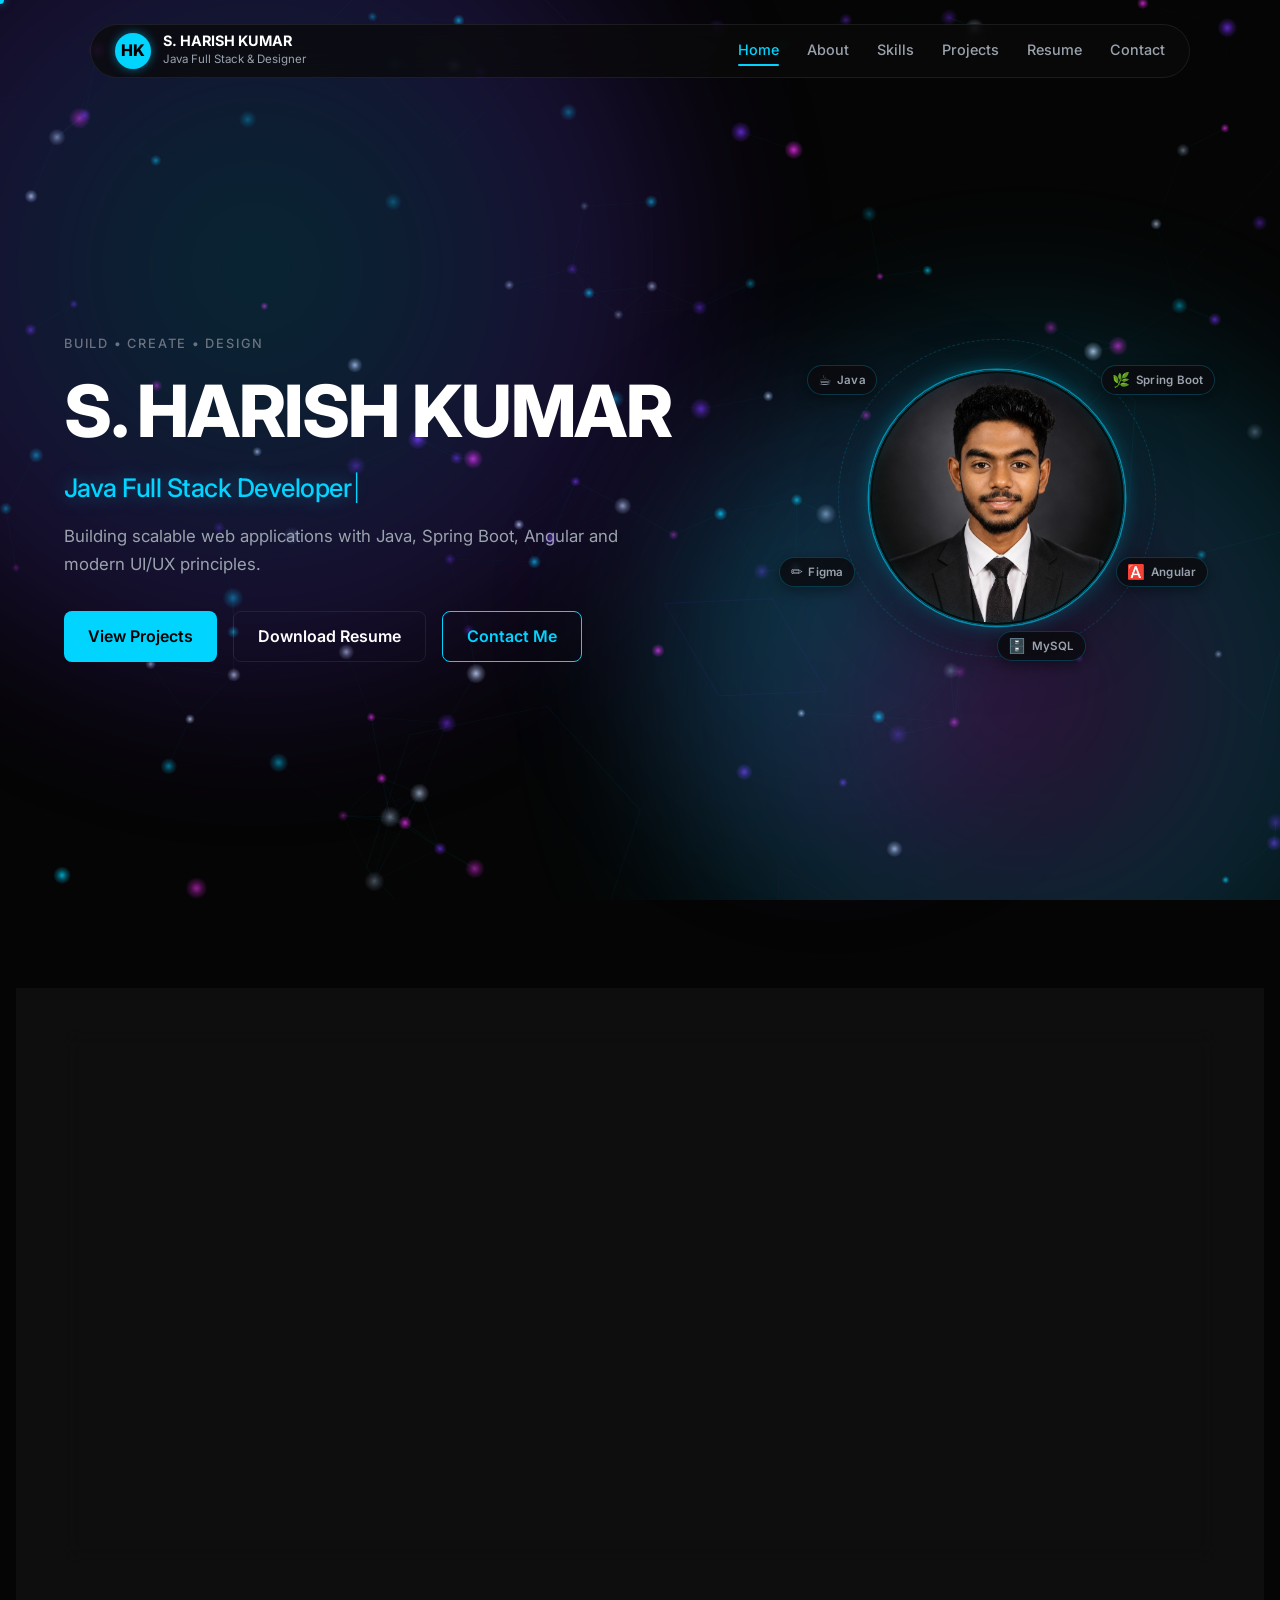
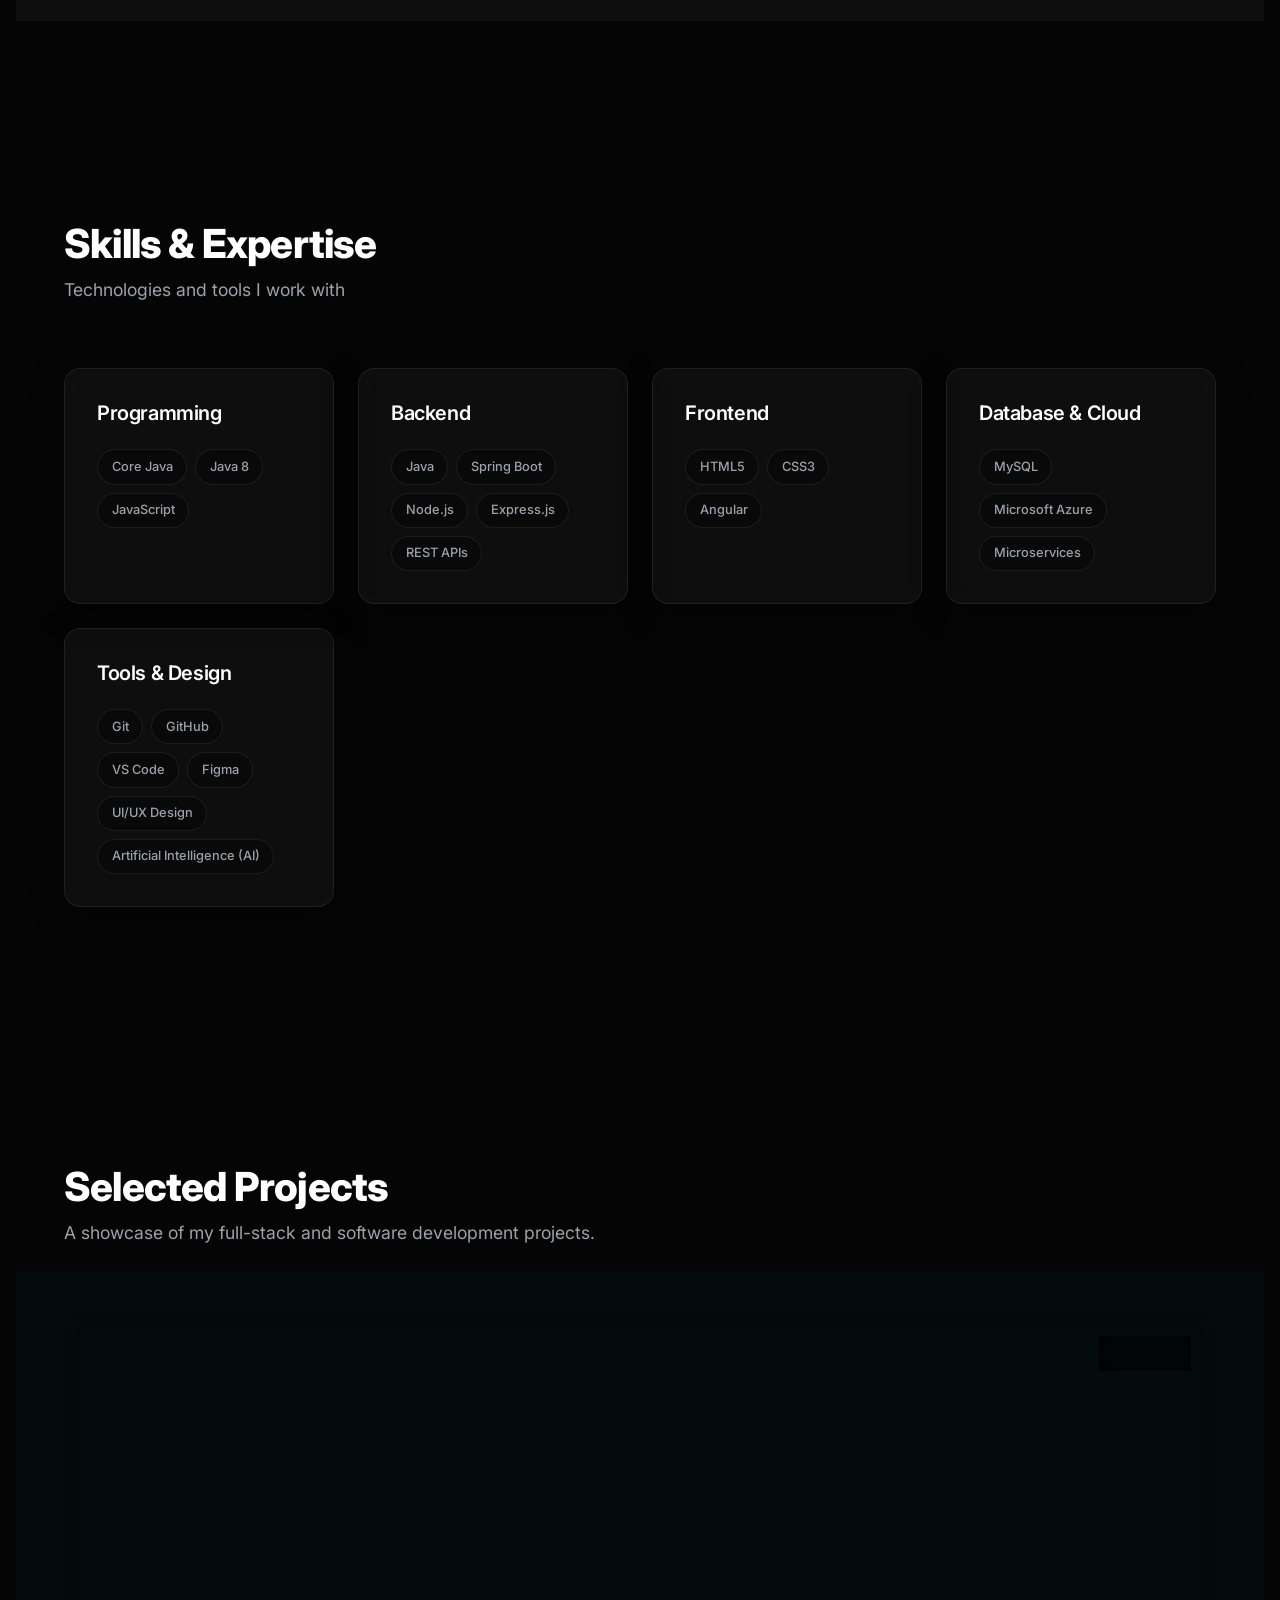
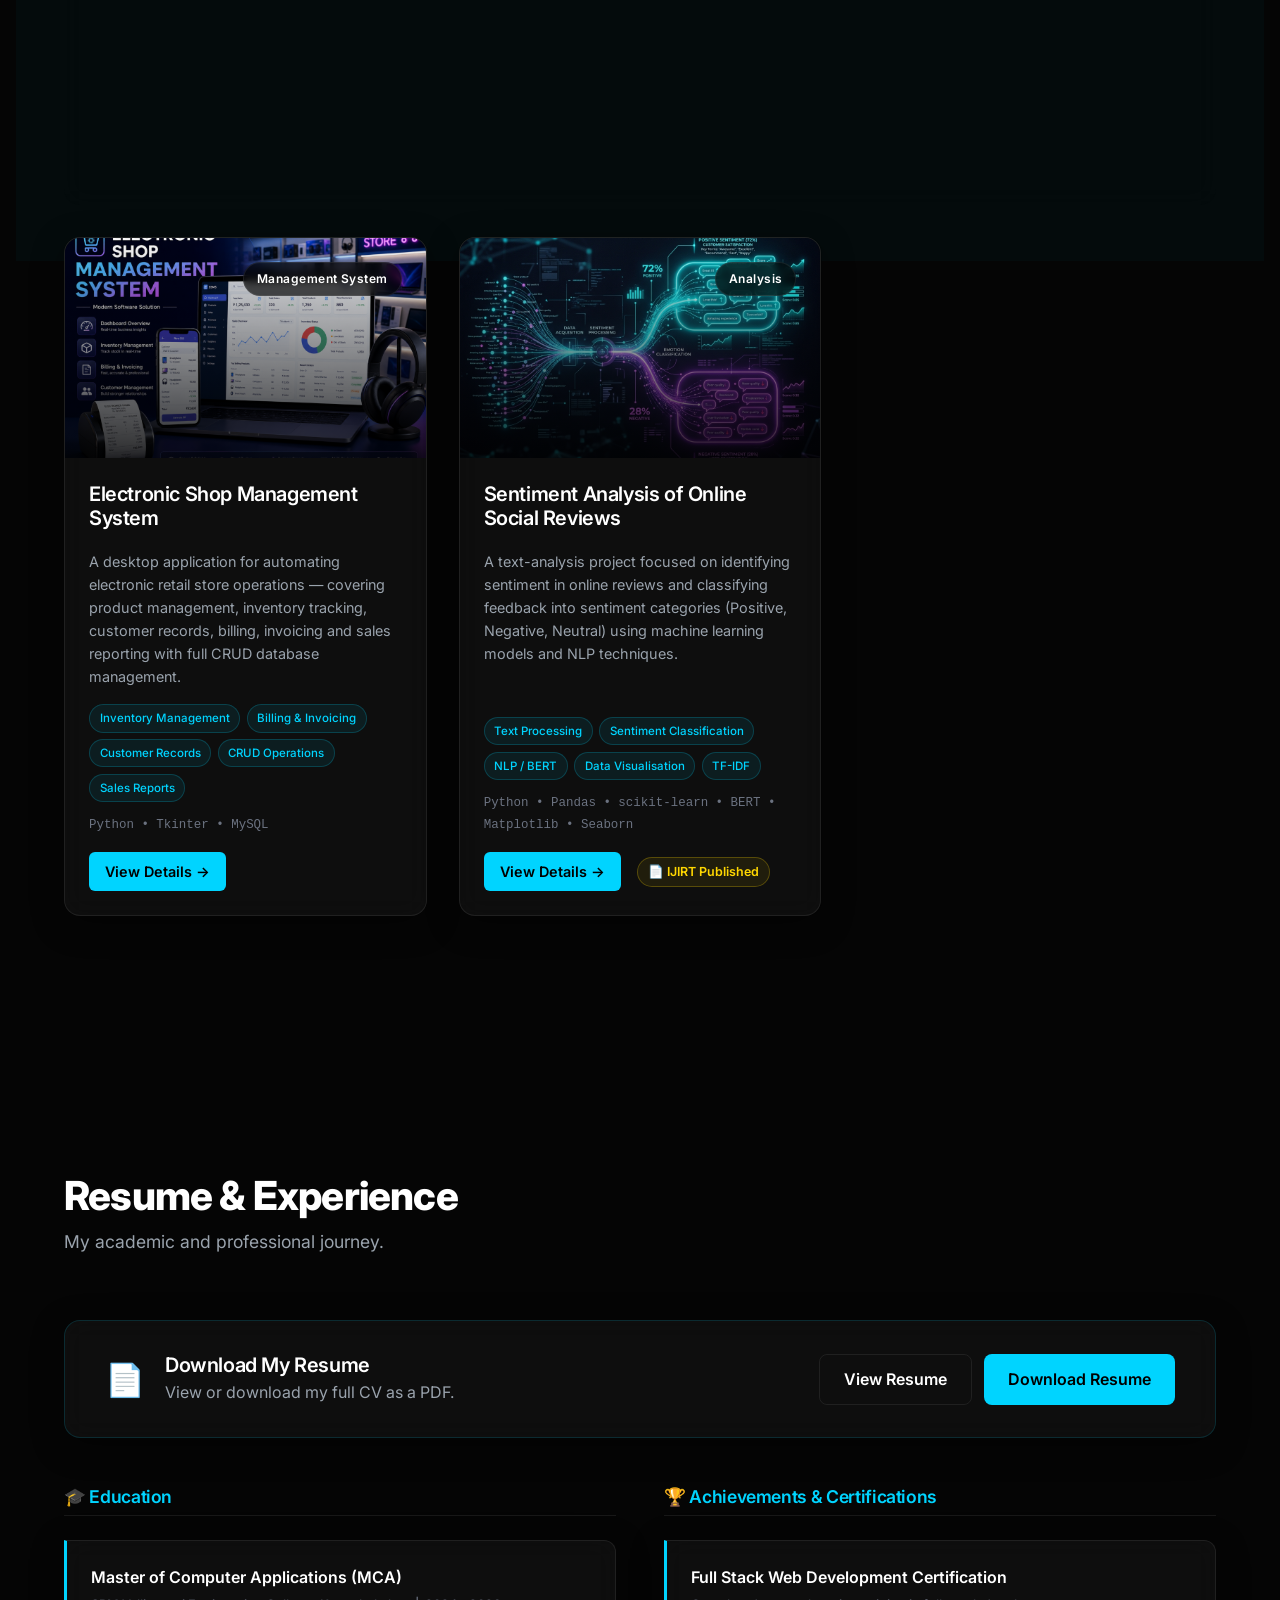
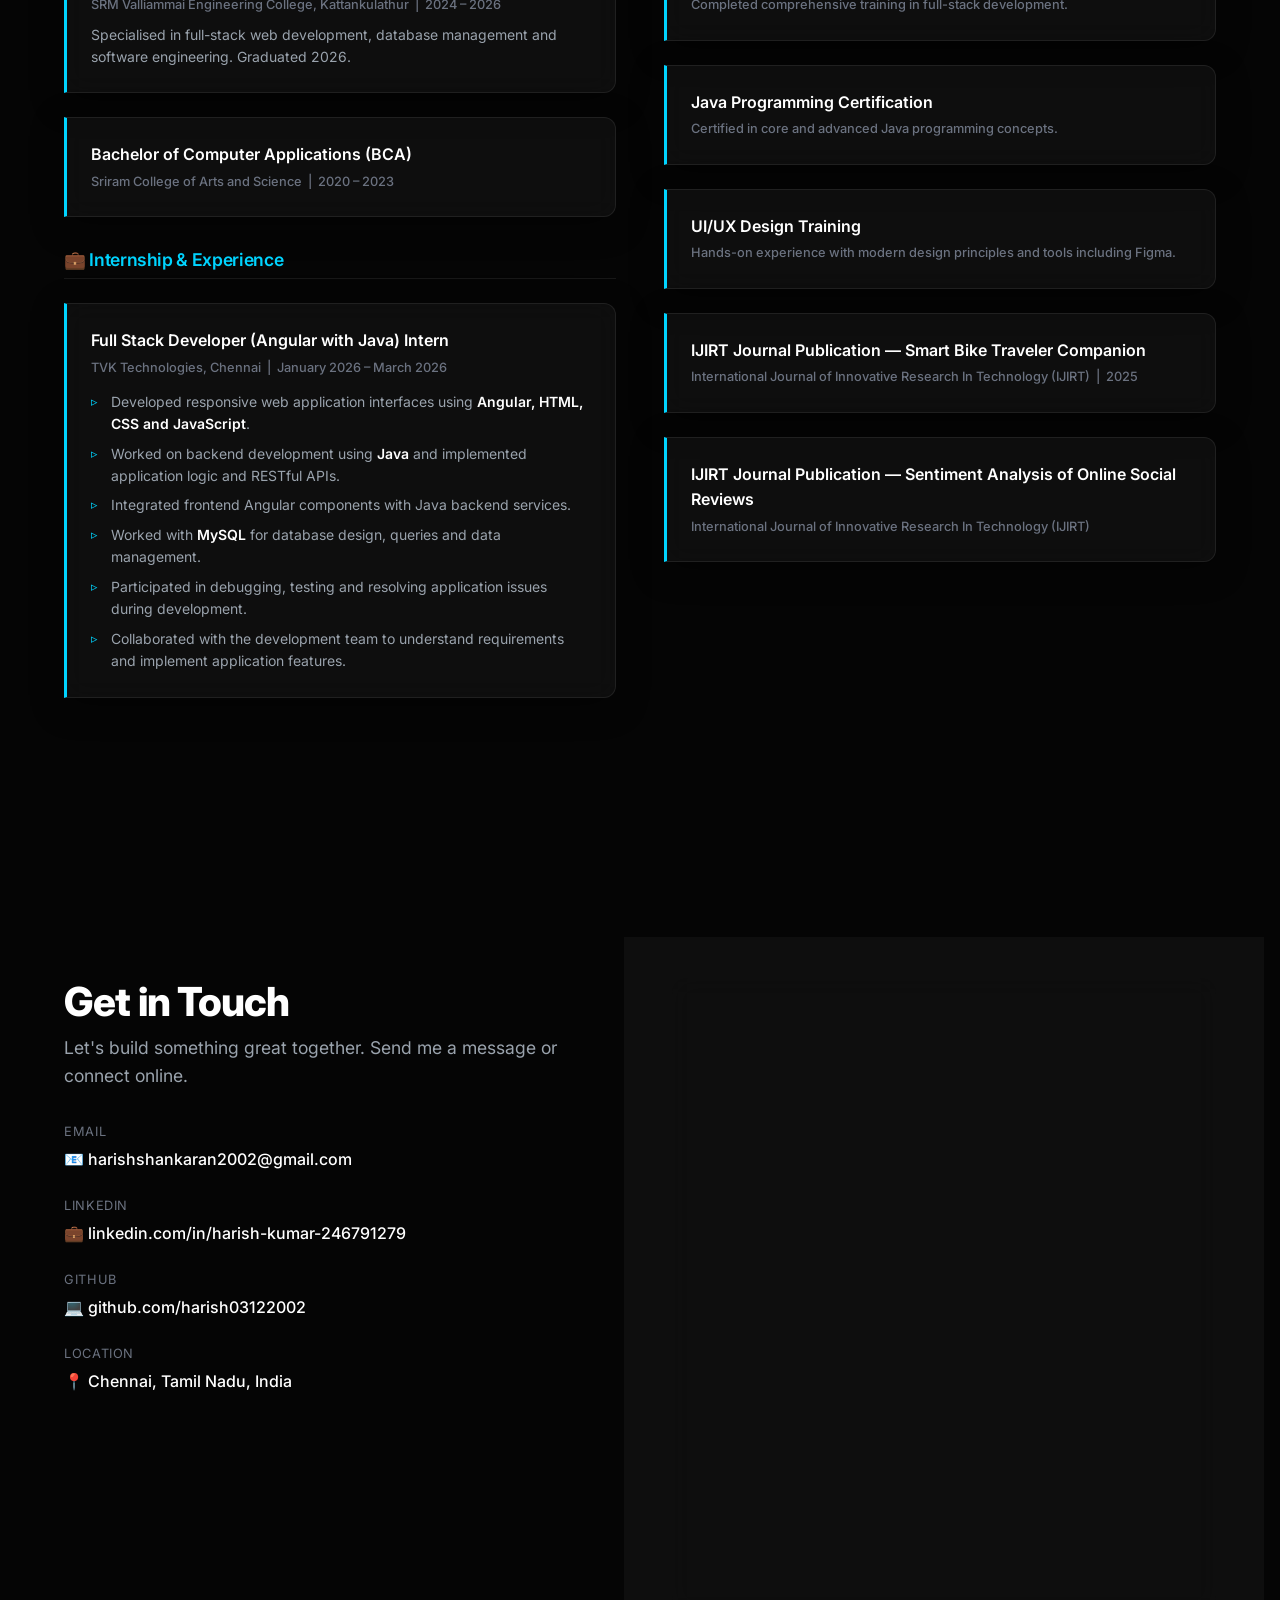
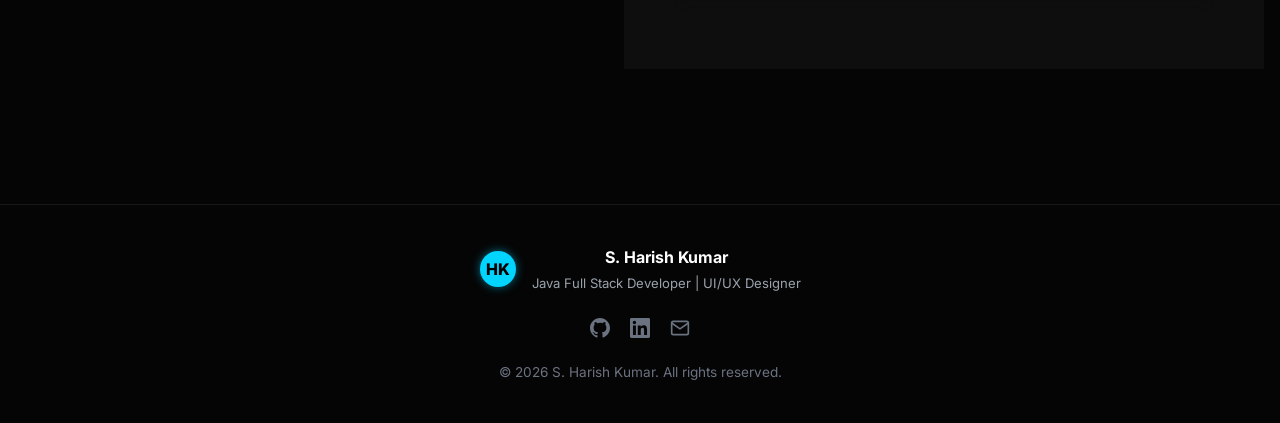
==== commit f5257aff: "Update resume link to point to new PDF file" ====
--- a/index.html
+++ b/index.html
@@ -442,7 +442,7 @@
                     </div>
                 </div>
                 <div class="resume-cta-buttons">
-                    <a href="assets/resume.pdf" target="_blank" rel="noopener" class="btn btn-secondary"
+                    <a href="assets/Harish_Kumar_Resume.pdf" target="_blank" rel="noopener" class="btn btn-secondary"
                         id="btnViewResume">View Resume</a>
                     <a href="assets/resume.pdf" download class="btn btn-primary" id="btnDownloadResume">Download
                         Resume</a>
@@ -660,4 +660,4 @@
     <script src="app.js"></script>
 </body>
 
-</html>+</html>
